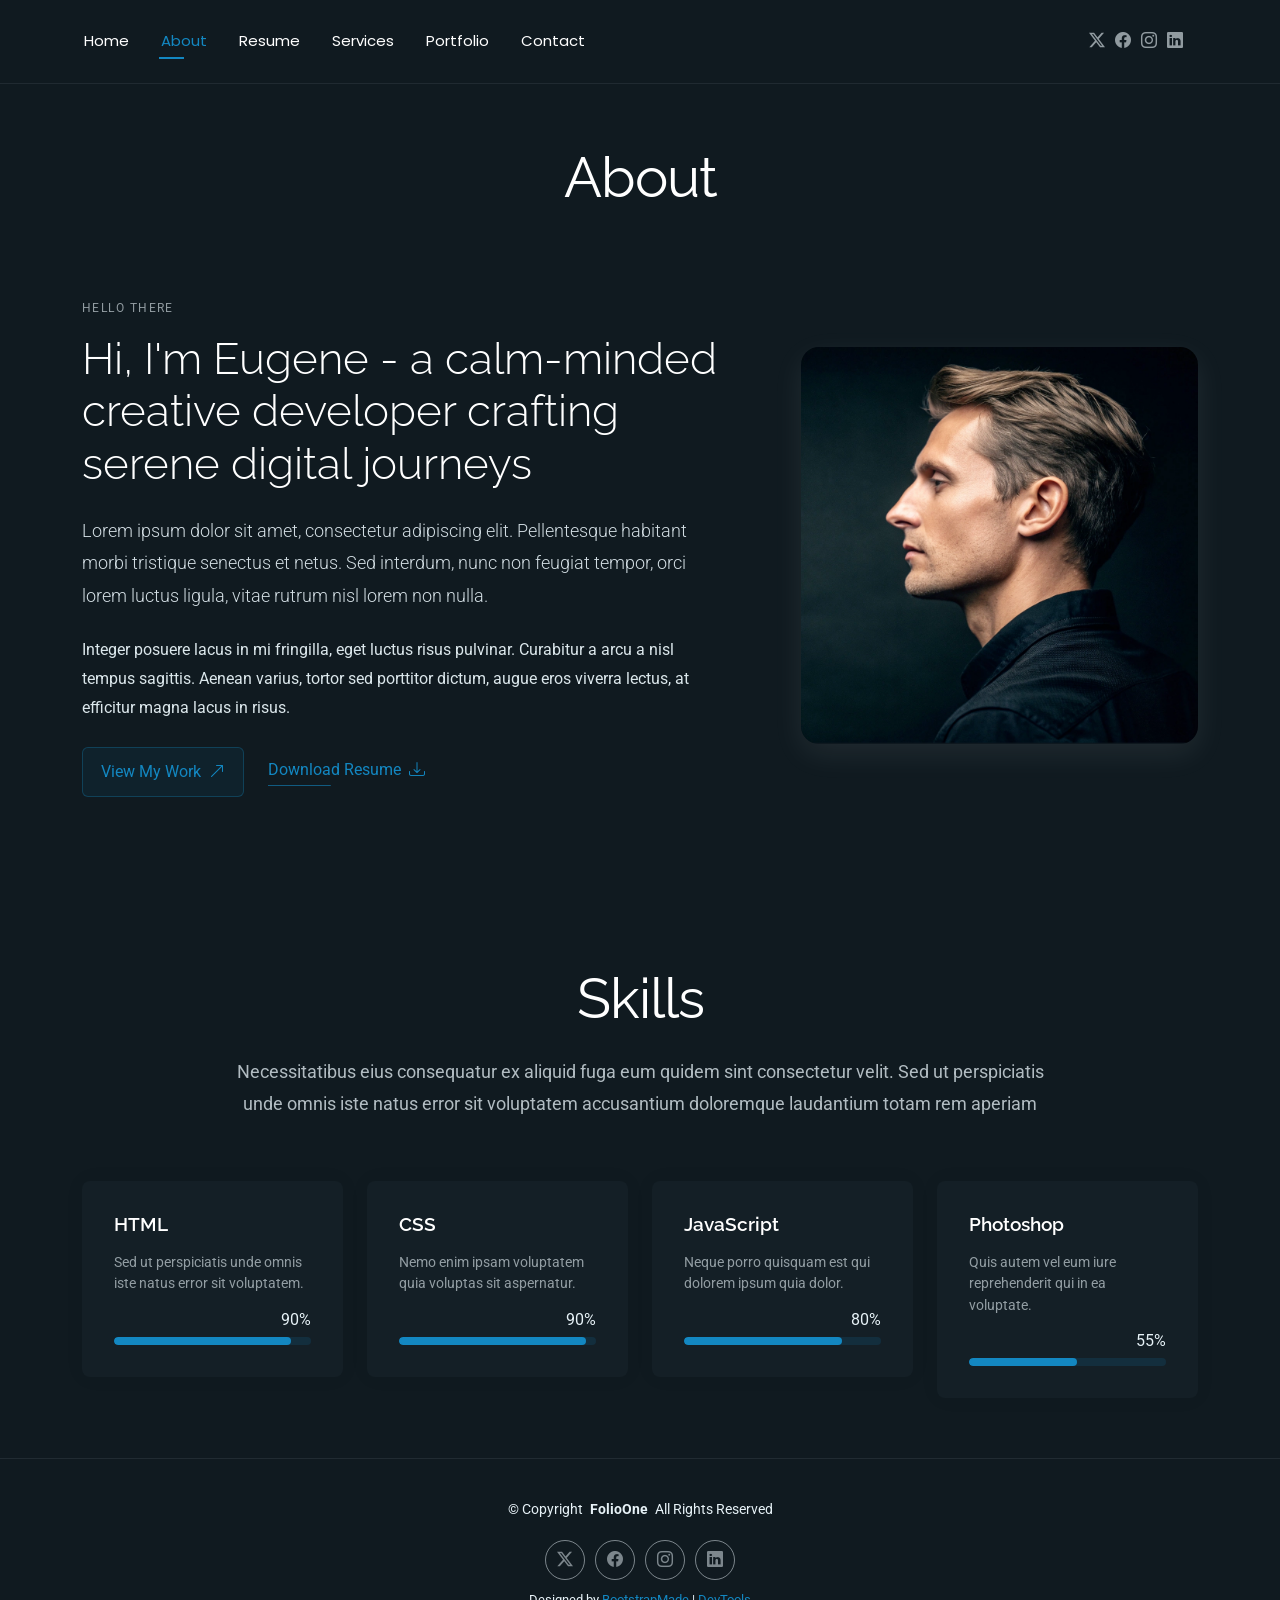
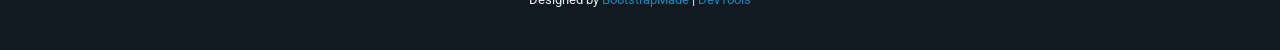
==== about.html @ 77b90463 "-" ====
<!DOCTYPE html>
<html lang="en">

<head>
  <meta charset="utf-8">
  <meta content="width=device-width, initial-scale=1.0" name="viewport">
  <title>About - FolioOne Bootstrap Template</title>
  <meta name="description" content="">
  <meta name="keywords" content="">

  <!-- Favicons -->
  <link href="assets/img/favicon.png" rel="icon">
  <link href="assets/img/apple-touch-icon.png" rel="apple-touch-icon">

  <!-- Fonts -->
  <link href="https://fonts.googleapis.com" rel="preconnect">
  <link href="https://fonts.gstatic.com" rel="preconnect" crossorigin>
  <link href="https://fonts.googleapis.com/css2?family=Roboto:ital,wght@0,100;0,300;0,400;0,500;0,700;0,900;1,100;1,300;1,400;1,500;1,700;1,900&family=Poppins:ital,wght@0,100;0,200;0,300;0,400;0,500;0,600;0,700;0,800;0,900;1,100;1,200;1,300;1,400;1,500;1,600;1,700;1,800;1,900&family=Raleway:ital,wght@0,100;0,200;0,300;0,400;0,500;0,600;0,700;0,800;0,900;1,100;1,200;1,300;1,400;1,500;1,600;1,700;1,800;1,900&display=swap" rel="stylesheet">

  <!-- Vendor CSS Files -->
  <link href="assets/vendor/bootstrap/css/bootstrap.min.css" rel="stylesheet">
  <link href="assets/vendor/bootstrap-icons/bootstrap-icons.css" rel="stylesheet">
  <link href="assets/vendor/aos/aos.css" rel="stylesheet">
  <link href="assets/vendor/swiper/swiper-bundle.min.css" rel="stylesheet">
  <link href="assets/vendor/glightbox/css/glightbox.min.css" rel="stylesheet">

  <!-- Main CSS File -->
  <link href="assets/css/main.css" rel="stylesheet">

  <!-- =======================================================
  * Template Name: FolioOne
  * Template URL: https://bootstrapmade.com/folioone-bootstrap-portfolio-website-template/
  * Updated: Aug 23 2025 with Bootstrap v5.3.7
  * Author: BootstrapMade.com
  * License: https://bootstrapmade.com/license/
  ======================================================== -->
</head>

<body class="about-page">

  <header id="header" class="header d-flex align-items-center light-background sticky-top">
    <div class="container position-relative d-flex align-items-center justify-content-between">

      <!-- <a href="index.html" class="logo d-flex align-items-center me-auto me-xl-0">
      <img src="assets/img/logo.webp" alt="">
      <h1 class="sitename">FolioOne</h1> 
    </a> -->

      <nav id="navmenu" class="navmenu">
        <ul>
          <li><a href="index.html">Home</a></li>
          <li><a href="about.html" class="active">About</a></li>
          <li><a href="resume.html">Resume</a></li>
          <li><a href="services.html">Services</a></li>
          <li><a href="portfolio.html">Portfolio</a></li>
          <li><a href="contact.html">Contact</a></li>
        </ul>
        <i class="mobile-nav-toggle d-xl-none bi bi-list"></i>
      </nav>

      <div class="header-social-links">
        <a href="#" class="twitter"><i class="bi bi-twitter-x"></i></a>
        <a href="#" class="facebook"><i class="bi bi-facebook"></i></a>
        <a href="#" class="instagram"><i class="bi bi-instagram"></i></a>
        <a href="#" class="linkedin"><i class="bi bi-linkedin"></i></a>
      </div>

    </div>
  </header>

  <main class="main">

    <!-- About Section -->
    <section id="about" class="about section">

      <!-- Section Title -->
      <div class="container section-title" data-aos="fade-up">
        <h2>About</h2>
      </div><!-- End Section Title -->

      <div class="container" data-aos="fade-up" data-aos-delay="100">

        <!-- Intro + Photo -->
        <div class="row align-items-center justify-content-between gy-5 mb-5">
          <div class="col-lg-7" data-aos="fade-right" data-aos-delay="150">
            <div class="intro-content">
              <span class="eyebrow">Hello there</span>
              <h2 class="headline">Hi, I'm Eugene - a calm-minded creative developer crafting serene digital journeys</h2>
              <p class="lead">
                Lorem ipsum dolor sit amet, consectetur adipiscing elit. Pellentesque habitant morbi tristique senectus et netus. Sed interdum, nunc non feugiat tempor, orci lorem luctus ligula, vitae rutrum nisl lorem non nulla.
              </p>
              <p>
                Integer posuere lacus in mi fringilla, eget luctus risus pulvinar. Curabitur a arcu a nisl tempus sagittis. Aenean varius, tortor sed porttitor dictum, augue eros viverra lectus, at efficitur magna lacus in risus.
              </p>

              <div class="cta-group">
                <a href="#portfolio" class="btn-ghost">
                  View My Work <i class="bi bi-arrow-up-right"></i>
                </a>
                <a href="#" class="link-underline">
                  Download Resume <i class="bi bi-download"></i>
                </a>
              </div>
            </div>
          </div>

          <div class="col-lg-5" data-aos="zoom-in" data-aos-delay="250">
            <figure class="profile-figure text-center text-lg-end">
              <img src="assets/img/profile/profile-square-11.webp" alt="Portrait of Alex" class="img-fluid profile-photo">
            </figure>
          </div>
        </div>
        <!-- End Intro + Photo -->
      </div>
    </section><!-- /About Section -->

    <!-- Skills Section -->
    <section id="skills" class="skills section">

      <!-- Section Title -->
      <div class="container section-title" data-aos="fade-up">
        <h2>Skills</h2>
        <p>Necessitatibus eius consequatur ex aliquid fuga eum quidem sint consectetur velit. Sed ut perspiciatis unde omnis iste natus error sit voluptatem accusantium doloremque laudantium totam rem aperiam</p>
      </div><!-- End Section Title -->

      <div class="container" data-aos="fade-up" data-aos-delay="100">

        <div class="row g-4 skills-animation">

          <div class="col-md-6 col-lg-3" data-aos="fade-up" data-aos-delay="100">
            <div class="skill-box">
              <h3>HTML</h3>
              <p>Sed ut perspiciatis unde omnis iste natus error sit voluptatem.</p>
              <span class="text-end d-block">90%</span>
              <div class="progress">
                <div class="progress-bar" role="progressbar" aria-valuenow="90" aria-valuemin="0" aria-valuemax="100"></div>
              </div>
            </div>
          </div>

          <div class="col-md-6 col-lg-3" data-aos="fade-up" data-aos-delay="200">
            <div class="skill-box">
              <h3>CSS</h3>
              <p>Nemo enim ipsam voluptatem quia voluptas sit aspernatur.</p>
              <span class="text-end d-block">90%</span>
              <div class="progress">
                <div class="progress-bar" role="progressbar" aria-valuenow="95" aria-valuemin="0" aria-valuemax="100"></div>
              </div>
            </div>
          </div>

          <div class="col-md-6 col-lg-3" data-aos="fade-up" data-aos-delay="300">
            <div class="skill-box">
              <h3>JavaScript</h3>
              <p>Neque porro quisquam est qui dolorem ipsum quia dolor.</p>
              <span class="text-end d-block">80%</span>
              <div class="progress">
                <div class="progress-bar" role="progressbar" aria-valuenow="80" aria-valuemin="0" aria-valuemax="100"></div>
              </div>
            </div>
          </div>

          <div class="col-md-6 col-lg-3" data-aos="fade-up" data-aos-delay="400">
            <div class="skill-box">
              <h3>Photoshop</h3>
              <p>Quis autem vel eum iure reprehenderit qui in ea voluptate.</p>
              <span class="text-end d-block">55%</span>
              <div class="progress">
                <div class="progress-bar" role="progressbar" aria-valuenow="55" aria-valuemin="0" aria-valuemax="100">
                </div>
              </div>
            </div>
          </div>

        </div>

      </div>

    </section><!-- /Skills Section -->
  </main>

  <footer id="footer" class="footer">

    <div class="container">
      <div class="copyright text-center ">
        <p>© <span>Copyright</span> <strong class="px-1 sitename">FolioOne</strong> <span>All Rights Reserved<br></span></p>
      </div>
      <div class="social-links d-flex justify-content-center">
        <a href=""><i class="bi bi-twitter-x"></i></a>
        <a href=""><i class="bi bi-facebook"></i></a>
        <a href=""><i class="bi bi-instagram"></i></a>
        <a href=""><i class="bi bi-linkedin"></i></a>
      </div>
      <div class="credits">
        <!-- All the links in the footer should remain intact. -->
        <!-- You can delete the links only if you've purchased the pro version. -->
        <!-- Licensing information: https://bootstrapmade.com/license/ -->
        <!-- Purchase the pro version with working PHP/AJAX contact form: [buy-url] -->
        Designed by <a href="https://bootstrapmade.com/">BootstrapMade</a> | <a href="https://bootstrapmade.com/tools/">DevTools</a>
      </div>
    </div>

  </footer>

  <!-- Scroll Top -->
  <a href="#" id="scroll-top" class="scroll-top d-flex align-items-center justify-content-center"><i class="bi bi-arrow-up-short"></i></a>

  <!-- Preloader -->
  <div id="preloader"></div>

  <!-- Vendor JS Files -->
  <script src="assets/vendor/bootstrap/js/bootstrap.bundle.min.js"></script>
  <script src="assets/vendor/php-email-form/validate.js"></script>
  <script src="assets/vendor/aos/aos.js"></script>
  <script src="assets/vendor/typed.js/typed.umd.js"></script>
  <script src="assets/vendor/waypoints/noframework.waypoints.js"></script>
  <script src="assets/vendor/purecounter/purecounter_vanilla.js"></script>
  <script src="assets/vendor/swiper/swiper-bundle.min.js"></script>
  <script src="assets/vendor/imagesloaded/imagesloaded.pkgd.min.js"></script>
  <script src="assets/vendor/isotope-layout/isotope.pkgd.min.js"></script>
  <script src="assets/vendor/glightbox/js/glightbox.min.js"></script>

  <!-- Main JS File -->
  <script src="assets/js/main.js"></script>

</body>

</html>
---- assets/css/main.css ----
/**
* Template Name: FolioOne
* Template URL: https://bootstrapmade.com/folioone-bootstrap-portfolio-website-template/
* Updated: Aug 23 2025 with Bootstrap v5.3.7
* Author: BootstrapMade.com
* License: https://bootstrapmade.com/license/
*/

/*--------------------------------------------------------------
# Font & Color Variables
# Help: https://bootstrapmade.com/color-system/
--------------------------------------------------------------*/
/* Fonts */
:root {
  --default-font: "Roboto",  system-ui, -apple-system, "Segoe UI", Roboto, "Helvetica Neue", Arial, "Noto Sans", "Liberation Sans", sans-serif, "Apple Color Emoji", "Segoe UI Emoji", "Segoe UI Symbol", "Noto Color Emoji";
  --heading-font: "Raleway",  sans-serif;
  --nav-font: "Poppins",  sans-serif;
}

/* Global Colors - The following color variables are used throughout the website. Updating them here will change the color scheme of the entire website */
:root { 
  --background-color: #101a20; /* Background color for the entire website, including individual sections */
  --default-color: #e7f2f7; /* Default color used for the majority of the text content across the entire website */
  --heading-color: #ffffff; /* Color for headings, subheadings and title throughout the website */
  --accent-color: #1387c1; /* Accent color that represents your brand on the website. It's used for buttons, links, and other elements that need to stand out */
  --surface-color: #141f26; /* The surface color is used as a background of boxed elements within sections, such as cards, icon boxes, or other elements that require a visual separation from the global background. */
  --contrast-color: #ffffff; /* Contrast color for text, ensuring readability against backgrounds of accent, heading, or default colors. */
}

/* Nav Menu Colors - The following color variables are used specifically for the navigation menu. They are separate from the global colors to allow for more customization options */
:root {
  --nav-color: #ffffff;  /* The default color of the main navmenu links */
  --nav-hover-color: #1387c1; /* Applied to main navmenu links when they are hovered over or active */
  --nav-mobile-background-color: #213642; /* Used as the background color for mobile navigation menu */
  --nav-dropdown-background-color: #051117; /* Used as the background color for dropdown items that appear when hovering over primary navigation items */
  --nav-dropdown-color: #e7f2f7; /* Used for navigation links of the dropdown items in the navigation menu. */
  --nav-dropdown-hover-color: #1387c1; /* Similar to --nav-hover-color, this color is applied to dropdown navigation links when they are hovered over. */
}

/* Color Presets - These classes override global colors when applied to any section or element, providing reuse of the sam color scheme. */

.light-background {
  --background-color: #142027;
  --surface-color: #325264;
}

.dark-background {
  --background-color: #0b1419;
  --default-color: #ffffff;
  --heading-color: #ffffff;
  --surface-color: #252525;
  --contrast-color: #ffffff;
}

/* Smooth scroll */
:root {
  scroll-behavior: smooth;
}

/*--------------------------------------------------------------
# General Styling & Shared Classes
--------------------------------------------------------------*/
body {
  color: var(--default-color);
  background-color: var(--background-color);
  font-family: var(--default-font);
}

a {
  color: var(--accent-color);
  text-decoration: none;
  transition: 0.3s;
}

a:hover {
  color: color-mix(in srgb, var(--accent-color), transparent 25%);
  text-decoration: none;
}

h1,
h2,
h3,
h4,
h5,
h6 {
  color: var(--heading-color);
  font-family: var(--heading-font);
}

/* PHP Email Form Messages
------------------------------*/
.php-email-form .error-message {
  display: none;
  background: #df1529;
  color: #ffffff;
  text-align: left;
  padding: 15px;
  margin-bottom: 24px;
  font-weight: 600;
}

.php-email-form .sent-message {
  display: none;
  color: #ffffff;
  background: #059652;
  text-align: center;
  padding: 15px;
  margin-bottom: 24px;
  font-weight: 600;
}

.php-email-form .loading {
  display: none;
  background: var(--surface-color);
  text-align: center;
  padding: 15px;
  margin-bottom: 24px;
}

.php-email-form .loading:before {
  content: "";
  display: inline-block;
  border-radius: 50%;
  width: 24px;
  height: 24px;
  margin: 0 10px -6px 0;
  border: 3px solid var(--accent-color);
  border-top-color: var(--surface-color);
  animation: php-email-form-loading 1s linear infinite;
}

@keyframes php-email-form-loading {
  0% {
    transform: rotate(0deg);
  }

  100% {
    transform: rotate(360deg);
  }
}

/*--------------------------------------------------------------
# Global Header
--------------------------------------------------------------*/
.header {
  --background-color: rgba(255, 255, 255, 0);
  color: var(--default-color);
  background-color: var(--background-color);
  padding: 15px 0;
  transition: all 0.5s;
  z-index: 997;
  border-bottom: 1px solid color-mix(in srgb, var(--default-color), transparent 92%);
}

.header .logo {
  line-height: 1;
}

.header .logo img {
  max-height: 36px;
  margin-right: 8px;
}

.header .logo h1 {
  font-size: 32px;
  margin: 0;
  font-weight: 400;
  color: var(--heading-color);
}

.header .header-social-links {
  padding-right: 15px;
}

.header .header-social-links a {
  color: color-mix(in srgb, var(--default-color), transparent 40%);
  padding-left: 6px;
  display: inline-block;
  transition: 0.3s;
  font-size: 16px;
}

.header .header-social-links a:hover {
  color: var(--default-color);
}

.header .header-social-links a i {
  line-height: 0px;
}

@media (max-width: 1200px) {
  .header .logo {
    order: 1;
  }

  .header .header-social-links {
    order: 2;
  }

  .header .navmenu {
    order: 3;
  }
}

/* Global Header on Scroll
------------------------------*/
.scrolled .header {
  --background-color: rgba(16, 26, 32, 0.9);
}

/*--------------------------------------------------------------
# Navigation Menu
--------------------------------------------------------------*/
/* Desktop Navigation */
@media (min-width: 1200px) {
  .navmenu {
    padding: 0;
  }

  .navmenu ul {
    margin: 0;
    padding: 0;
    display: flex;
    list-style: none;
    align-items: center;
  }

  .navmenu li {
    position: relative;
  }

  .navmenu>ul>li {
    white-space: nowrap;
    padding: 15px 28px 15px 0;
  }

  .navmenu>ul>li:last-child {
    padding-right: 0;
  }

  .navmenu a,
  .navmenu a:focus {
    color: var(--nav-color);
    font-size: 15px;
    padding: 0 2px;
    font-family: var(--nav-font);
    font-weight: 400;
    display: flex;
    align-items: center;
    justify-content: space-between;
    white-space: nowrap;
    transition: 0.3s;
    position: relative;
  }

  .navmenu a i,
  .navmenu a:focus i {
    font-size: 12px;
    line-height: 0;
    margin-left: 5px;
    transition: 0.3s;
  }

  .navmenu>ul>li>a:before {
    content: "";
    position: absolute;
    height: 2px;
    bottom: -6px;
    left: 0;
    background-color: var(--nav-hover-color);
    visibility: hidden;
    width: 0px;
    transition: all 0.3s ease-in-out 0s;
  }

  .navmenu a:hover:before,
  .navmenu li:hover>a:before,
  .navmenu .active:before {
    visibility: visible;
    width: 25px;
  }

  .navmenu li:hover>a,
  .navmenu .active,
  .navmenu .active:focus {
    color: var(--nav-hover-color);
  }

  .navmenu .dropdown ul {
    margin: 0;
    padding: 10px 0;
    background: var(--nav-dropdown-background-color);
    display: block;
    position: absolute;
    visibility: hidden;
    left: -5px;
    top: 130%;
    opacity: 0;
    transition: 0.3s;
    border-radius: 4px;
    z-index: 99;
    box-shadow: 0px 0px 30px rgba(0, 0, 0, 0.1);
  }

  .navmenu .dropdown ul li {
    min-width: 200px;
  }

  .navmenu .dropdown ul a {
    padding: 10px 20px;
    font-size: 15px;
    text-transform: none;
    color: var(--nav-dropdown-color);
  }

  .navmenu .dropdown ul a i {
    font-size: 12px;
  }

  .navmenu .dropdown ul a:hover,
  .navmenu .dropdown ul .active:hover,
  .navmenu .dropdown ul li:hover>a {
    color: var(--nav-dropdown-hover-color);
  }

  .navmenu .dropdown:hover>ul {
    opacity: 1;
    top: 100%;
    visibility: visible;
  }

  .navmenu .dropdown .dropdown ul {
    top: 0;
    left: -90%;
    visibility: hidden;
  }

  .navmenu .dropdown .dropdown:hover>ul {
    opacity: 1;
    top: 0;
    left: -100%;
    visibility: visible;
  }
}

/* Mobile Navigation */
@media (max-width: 1199px) {
  .mobile-nav-toggle {
    color: var(--nav-color);
    font-size: 28px;
    line-height: 0;
    margin-right: 10px;
    cursor: pointer;
    transition: color 0.3s;
  }

  .navmenu {
    padding: 0;
    z-index: 9997;
  }

  .navmenu ul {
    display: none;
    list-style: none;
    position: absolute;
    inset: 60px 20px 20px 20px;
    padding: 10px 0;
    margin: 0;
    border-radius: 6px;
    background-color: var(--nav-mobile-background-color);
    border: 1px solid color-mix(in srgb, var(--default-color), transparent 90%);
    box-shadow: none;
    overflow-y: auto;
    transition: 0.3s;
    z-index: 9998;
  }

  .navmenu a,
  .navmenu a:focus {
    color: var(--nav-dropdown-color);
    padding: 10px 20px;
    font-family: var(--nav-font);
    font-size: 17px;
    font-weight: 500;
    display: flex;
    align-items: center;
    justify-content: space-between;
    white-space: nowrap;
    transition: 0.3s;
  }

  .navmenu a i,
  .navmenu a:focus i {
    font-size: 12px;
    line-height: 0;
    margin-left: 5px;
    width: 30px;
    height: 30px;
    display: flex;
    align-items: center;
    justify-content: center;
    border-radius: 50%;
    transition: 0.3s;
    background-color: color-mix(in srgb, var(--accent-color), transparent 90%);
  }

  .navmenu a i:hover,
  .navmenu a:focus i:hover {
    background-color: var(--accent-color);
    color: var(--contrast-color);
  }

  .navmenu a:hover,
  .navmenu .active,
  .navmenu .active:focus {
    color: var(--nav-dropdown-hover-color);
  }

  .navmenu .active i,
  .navmenu .active:focus i {
    background-color: var(--accent-color);
    color: var(--contrast-color);
    transform: rotate(180deg);
  }

  .navmenu .dropdown ul {
    position: static;
    display: none;
    z-index: 99;
    padding: 10px 0;
    margin: 10px 20px;
    background-color: var(--nav-dropdown-background-color);
    transition: all 0.5s ease-in-out;
  }

  .navmenu .dropdown ul ul {
    background-color: rgba(33, 37, 41, 0.1);
  }

  .navmenu .dropdown>.dropdown-active {
    display: block;
    background-color: rgba(33, 37, 41, 0.03);
  }

  .mobile-nav-active {
    overflow: hidden;
  }

  .mobile-nav-active .mobile-nav-toggle {
    color: #fff;
    position: absolute;
    font-size: 32px;
    top: 15px;
    right: 15px;
    margin-right: 0;
    z-index: 9999;
  }

  .mobile-nav-active .navmenu {
    position: fixed;
    overflow: hidden;
    inset: 0;
    background: rgba(33, 37, 41, 0.8);
    transition: 0.3s;
  }

  .mobile-nav-active .navmenu>ul {
    display: block;
  }
}

/*--------------------------------------------------------------
# Global Footer
--------------------------------------------------------------*/
.footer {
  color: var(--default-color);
  background-color: var(--background-color);
  font-size: 14px;
  padding: 40px 0;
  position: relative;
  border-top: 1px solid color-mix(in srgb, var(--default-color), transparent 92%);
}

.footer .copyright p {
  margin-bottom: 0;
}

.footer .social-links {
  margin-top: 20px;
}

.footer .social-links a {
  display: flex;
  align-items: center;
  justify-content: center;
  width: 40px;
  height: 40px;
  border-radius: 50%;
  border: 1px solid color-mix(in srgb, var(--default-color), transparent 50%);
  font-size: 16px;
  color: color-mix(in srgb, var(--default-color), transparent 50%);
  margin: 0 5px;
  transition: 0.3s;
}

.footer .social-links a:hover {
  color: var(--accent-color);
  border-color: var(--accent-color);
}

.footer .credits {
  margin-top: 10px;
  font-size: 13px;
  text-align: center;
}

/*--------------------------------------------------------------
# Preloader
--------------------------------------------------------------*/
#preloader {
  position: fixed;
  inset: 0;
  z-index: 9999;
  overflow: hidden;
  background-color: var(--background-color);
  transition: all 0.6s ease-out;
  width: 100%;
  height: 100vh;
}

#preloader:before,
#preloader:after {
  content: "";
  position: absolute;
  border: 4px solid var(--accent-color);
  border-radius: 50%;
  animation: animate-preloader 2s cubic-bezier(0, 0.2, 0.8, 1) infinite;
}

#preloader:after {
  animation-delay: -0.5s;
}

@keyframes animate-preloader {
  0% {
    width: 10px;
    height: 10px;
    top: calc(50% - 5px);
    left: calc(50% - 5px);
    opacity: 1;
  }

  100% {
    width: 72px;
    height: 72px;
    top: calc(50% - 36px);
    left: calc(50% - 36px);
    opacity: 0;
  }
}

/*--------------------------------------------------------------
# Scroll Top Button
--------------------------------------------------------------*/
.scroll-top {
  position: fixed;
  visibility: hidden;
  opacity: 0;
  right: 15px;
  bottom: -15px;
  z-index: 99999;
  background-color: var(--accent-color);
  width: 44px;
  height: 44px;
  border-radius: 50px;
  transition: all 0.4s;
}

.scroll-top i {
  font-size: 24px;
  color: var(--contrast-color);
  line-height: 0;
}

.scroll-top:hover {
  background-color: color-mix(in srgb, var(--accent-color), transparent 20%);
  color: var(--contrast-color);
}

.scroll-top.active {
  visibility: visible;
  opacity: 1;
  bottom: 15px;
}

/*--------------------------------------------------------------
# Disable aos animation delay on mobile devices
--------------------------------------------------------------*/
@media screen and (max-width: 768px) {
  [data-aos-delay] {
    transition-delay: 0 !important;
  }
}

/*--------------------------------------------------------------
# Global Page Titles & Breadcrumbs
--------------------------------------------------------------*/
.page-title {
  color: var(--default-color);
  background-color: var(--background-color);
  position: relative;
}

.page-title .heading {
  padding: 80px 0;
  border-top: 1px solid color-mix(in srgb, var(--default-color), transparent 90%);
}

.page-title .heading h1 {
  font-size: 38px;
  font-weight: 700;
}

.page-title nav {
  background-color: color-mix(in srgb, var(--default-color), transparent 96%);
  padding: 20px 0;
}

.page-title nav ol {
  display: flex;
  flex-wrap: wrap;
  list-style: none;
  padding: 0;
  margin: 0;
  font-size: 16px;
  font-weight: 400;
}

.page-title nav ol li+li {
  padding-left: 10px;
}

.page-title nav ol li+li::before {
  content: "/";
  display: inline-block;
  padding-right: 10px;
  color: color-mix(in srgb, var(--default-color), transparent 70%);
}

/*--------------------------------------------------------------
# Global Sections
--------------------------------------------------------------*/
section,
.section {
  color: var(--default-color);
  background-color: var(--background-color);
  padding: 60px 0;
  scroll-margin-top: 100px;
  overflow: clip;
}

@media (max-width: 1199px) {

  section,
  .section {
    scroll-margin-top: 66px;
  }
}

/*--------------------------------------------------------------
# Global Section Titles
--------------------------------------------------------------*/
.section-title {
  text-align: center;
  padding-bottom: 60px;
  position: relative;
}

.section-title h2 {
  font-size: 3.5rem;
  font-weight: 400;
  line-height: 1.2;
  color: var(--heading-color);
  margin-bottom: 1.5rem;
  letter-spacing: -1px;
}

@media (max-width: 768px) {
  .section-title h2 {
    font-size: 2.5rem;
  }
}

.section-title p {
  font-size: 1.125rem;
  line-height: 1.8;
  color: color-mix(in srgb, var(--default-color), transparent 25%);
  max-width: 900px;
  margin: 0 auto;
  text-wrap: balance;
}

/*--------------------------------------------------------------
# Hero Section
--------------------------------------------------------------*/
.hero {
  padding: 80px 0;
  min-height: 100vh;
  display: flex;
  align-items: center;
}

.hero .hero-content h1 {
  font-size: 3.5rem;
  font-weight: 700;
  margin-bottom: 1rem;
  line-height: 1.2;
}

.hero .hero-content h1 .highlight {
  color: var(--accent-color);
  position: relative;
}

.hero .hero-content h1 .highlight::after {
  content: "";
  position: absolute;
  bottom: 0;
  left: 0;
  width: 100%;
  height: 3px;
  background: linear-gradient(90deg, var(--accent-color), color-mix(in srgb, var(--accent-color), transparent 50%));
  border-radius: 2px;
}

@media (max-width: 768px) {
  .hero .hero-content h1 {
    font-size: 2.5rem;
  }
}

.hero .hero-content h2 {
  font-size: 1.5rem;
  font-weight: 400;
  margin-bottom: 2rem;
  color: color-mix(in srgb, var(--default-color), transparent 20%);
}

.hero .hero-content h2 .typed {
  color: var(--accent-color);
  font-weight: 600;
}

@media (max-width: 768px) {
  .hero .hero-content h2 {
    font-size: 1.25rem;
  }
}

.hero .hero-content p {
  font-size: 1.1rem;
  line-height: 1.6;
  margin-bottom: 2.5rem;
  color: color-mix(in srgb, var(--default-color), transparent 30%);
}

.hero .hero-actions {
  display: flex;
  gap: 1rem;
  margin-bottom: 3rem;
}

.hero .hero-actions .btn {
  padding: 12px 30px;
  border-radius: 50px;
  font-weight: 600;
  text-decoration: none;
  transition: all 0.3s ease;
  border: 2px solid;
}

.hero .hero-actions .btn.btn-primary {
  background: var(--accent-color);
  color: var(--contrast-color);
  border-color: var(--accent-color);
}

.hero .hero-actions .btn.btn-primary:hover {
  background: color-mix(in srgb, var(--accent-color), black 15%);
  border-color: color-mix(in srgb, var(--accent-color), black 15%);
  transform: translateY(-2px);
}

.hero .hero-actions .btn.btn-outline {
  background: transparent;
  color: var(--accent-color);
  border-color: var(--accent-color);
}

.hero .hero-actions .btn.btn-outline:hover {
  transform: translateY(-2px);
}

@media (max-width: 576px) {
  .hero .hero-actions {
    flex-direction: column;
  }

  .hero .hero-actions .btn {
    text-align: center;
  }
}

.hero .social-links {
  display: flex;
  gap: 1rem;
}

.hero .social-links a {
  width: 45px;
  height: 45px;
  background: var(--surface-color);
  border-radius: 50%;
  display: flex;
  align-items: center;
  justify-content: center;
  color: var(--default-color);
  font-size: 1.2rem;
  transition: all 0.3s ease;
}

.hero .social-links a:hover {
  background: var(--accent-color);
  color: var(--contrast-color);
  transform: translateY(-3px);
  box-shadow: 0 8px 25px color-mix(in srgb, var(--accent-color), transparent 70%);
}

.hero .hero-image {
  position: relative;
}

.hero .hero-image .image-wrapper {
  position: relative;
  max-width: 450px;
  margin: 0 auto;
}

.hero .hero-image .image-wrapper img {
  border-radius: 20px;
  box-shadow: 0 5px 15px color-mix(in srgb, var(--default-color), transparent 95%);
  transition: transform 0.3s ease;
}

.hero .hero-image .image-wrapper img:hover {
  transform: scale(1.02);
}

.hero .hero-image .floating-elements {
  position: absolute;
  top: 0;
  left: 0;
  right: 0;
  bottom: 0;
  pointer-events: none;
}

.hero .hero-image .floating-elements .floating-card {
  position: absolute;
  background: var(--surface-color);
  padding: 15px 20px;
  border-radius: 15px;
  box-shadow: 0 10px 30px color-mix(in srgb, var(--default-color), transparent 90%);
  display: flex;
  align-items: center;
  gap: 10px;
  font-weight: 600;
  animation: float 3s ease-in-out infinite;
}

.hero .hero-image .floating-elements .floating-card i {
  font-size: 1.5rem;
  color: var(--accent-color);
}

.hero .hero-image .floating-elements .floating-card.design {
  top: 10%;
  right: -10%;
  animation-delay: 0s;
}

.hero .hero-image .floating-elements .floating-card.code {
  bottom: 30%;
  left: -15%;
  animation-delay: 1s;
}

.hero .hero-image .floating-elements .floating-card.creativity {
  top: 60%;
  right: -5%;
  animation-delay: 2s;
}

@media (max-width: 992px) {
  .hero .hero-image .floating-elements .floating-card {
    display: none;
  }
}

@keyframes float {

  0%,
  100% {
    transform: translateY(0px);
  }

  50% {
    transform: translateY(-10px);
  }
}

@media (max-width: 992px) {
  .hero .hero-content {
    text-align: center;
    margin-bottom: 3rem;
  }
}

/*--------------------------------------------------------------
# About Section
--------------------------------------------------------------*/
.about .intro-content .eyebrow {
  display: inline-block;
  letter-spacing: 0.12em;
  text-transform: uppercase;
  font-size: 12px;
  color: color-mix(in srgb, var(--default-color), transparent 40%);
  margin-bottom: 16px;
}

.about .intro-content .headline {
  font-family: var(--heading-font);
  font-weight: 300;
  line-height: 1.2;
  font-size: clamp(28px, 4vw, 44px);
  margin: 0 0 24px 0;
}

.about .intro-content .lead {
  font-size: 18px;
  line-height: 1.8;
  color: color-mix(in srgb, var(--default-color), transparent 10%);
  margin-bottom: 24px;
}

.about .intro-content p {
  line-height: 1.8;
  margin-bottom: 24px;
  color: color-mix(in srgb, var(--default-color), transparent 5%);
}

.about .intro-content .cta-group {
  display: flex;
  gap: 24px;
  align-items: center;
  margin-top: 24px;
}

.about .intro-content .cta-group .btn-ghost {
  display: inline-flex;
  align-items: center;
  gap: 8px;
  padding: 12px 18px;
  border-radius: 6px;
  color: var(--accent-color);
  background: color-mix(in srgb, var(--accent-color), transparent 92%);
  border: 1px solid color-mix(in srgb, var(--accent-color), transparent 70%);
  transition: 0.3s ease-in-out;
}

.about .intro-content .cta-group .btn-ghost:hover,
.about .intro-content .cta-group .btn-ghost:focus {
  color: var(--contrast-color);
  background: var(--accent-color);
  border-color: var(--accent-color);
  outline: none;
  box-shadow: 0 0 0 3px color-mix(in srgb, var(--accent-color), transparent 70%);
}

.about .intro-content .cta-group .link-underline {
  display: inline-flex;
  align-items: center;
  gap: 8px;
  position: relative;
  color: var(--accent-color);
  padding-bottom: 4px;
  transition: 0.3s ease-in-out;
}

.about .intro-content .cta-group .link-underline::after {
  content: "";
  position: absolute;
  left: 0;
  right: 0;
  bottom: 0;
  height: 1px;
  background: color-mix(in srgb, var(--accent-color), transparent 40%);
  transform: scaleX(0.4);
  transform-origin: left;
  transition: 0.3s ease-in-out;
}

.about .intro-content .cta-group .link-underline:hover,
.about .intro-content .cta-group .link-underline:focus {
  color: color-mix(in srgb, var(--accent-color), transparent 10%);
  outline: none;
}

.about .intro-content .cta-group .link-underline:hover::after,
.about .intro-content .cta-group .link-underline:focus::after {
  transform: scaleX(1);
}

.about .profile-figure {
  margin: 0;
}

.about .profile-figure .profile-photo {
  width: 88%;
  max-width: 440px;
  border-radius: 18px;
  box-shadow: 0 10px 30px color-mix(in srgb, var(--default-color), transparent 92%);
  transform: translateY(0);
  transition: transform 0.3s ease-in-out;
}

.about .profile-figure .profile-caption {
  margin-top: 24px;
  display: flex;
  align-items: center;
  justify-content: center;
}

.about .profile-figure .profile-caption .meta {
  font-size: 14px;
  color: color-mix(in srgb, var(--default-color), transparent 20%);
}

.about .profile-figure .profile-caption .meta .funfact {
  font-size: 13px;
  margin-top: 4px;
  color: color-mix(in srgb, var(--default-color), transparent 35%);
}

.about .profile-figure:hover .profile-photo {
  transform: translateY(-4px);
}

.about .skill-item {
  padding: 24px;
  border-radius: 6px;
  transition: 0.3s ease-in-out;
  background: color-mix(in srgb, var(--surface-color), var(--accent-color) 2%);
  border: 1px solid color-mix(in srgb, var(--default-color), transparent 88%);
  height: 100%;
}

.about .skill-item i {
  font-size: 24px;
  color: var(--accent-color);
  margin-bottom: 16px;
  display: inline-block;
}

.about .skill-item h3 {
  font-size: 16px;
  margin-bottom: 6px;
  font-weight: 500;
}

.about .skill-item p {
  margin: 0;
  font-size: 14px;
  color: color-mix(in srgb, var(--default-color), transparent 25%);
}

.about .skill-item:hover {
  transform: translateY(-3px);
  border-color: color-mix(in srgb, var(--accent-color), transparent 60%);
  box-shadow: 0 10px 30px color-mix(in srgb, var(--default-color), transparent 92%);
}

.about .timeline-item {
  position: relative;
  padding-left: 26px;
}

.about .timeline-item time {
  display: inline-block;
  font-size: 12px;
  letter-spacing: 0.08em;
  text-transform: uppercase;
  color: color-mix(in srgb, var(--default-color), transparent 45%);
  margin-bottom: 6px;
}

.about .timeline-item h4 {
  font-size: 18px;
  font-weight: 400;
  margin: 0 0 6px;
}

.about .timeline-item p {
  font-size: 14px;
  color: color-mix(in srgb, var(--default-color), transparent 25%);
  margin: 0;
}

.about .timeline-item .dot {
  position: absolute;
  left: 0;
  top: 4px;
  width: 10px;
  height: 10px;
  border-radius: 50%;
  background: var(--accent-color);
  box-shadow: 0 0 0 6px color-mix(in srgb, var(--accent-color), transparent 80%);
}

.about .personal-quote {
  padding: 24px 0;
}

.about .personal-quote p {
  font-family: var(--heading-font);
  font-weight: 300;
  font-size: clamp(20px, 3vw, 28px);
  line-height: 1.5;
  color: color-mix(in srgb, var(--default-color), transparent 5%);
  margin: 0 auto;
  max-width: 800px;
}

.about .fact-pill {
  display: flex;
  align-items: center;
  justify-content: center;
  gap: 10px;
  padding: 10px 14px;
  border-radius: 999px;
  border: 1px solid color-mix(in srgb, var(--default-color), transparent 85%);
  background: var(--surface-color);
  color: color-mix(in srgb, var(--default-color), transparent 10%);
  transition: 0.3s ease-in-out;
}

.about .fact-pill i {
  color: var(--accent-color);
}

.about .fact-pill span {
  font-size: 14px;
}

.about .fact-pill:hover {
  transform: translateY(-2px);
  border-color: color-mix(in srgb, var(--accent-color), transparent 60%);
  box-shadow: 0 10px 30px color-mix(in srgb, var(--default-color), transparent 92%);
}

.about .fact-pill:focus-within {
  box-shadow: 0 0 0 3px color-mix(in srgb, var(--accent-color), transparent 70%);
}

@media (max-width: 992px) {
  .about .profile-figure {
    text-align: center !important;
  }

  .about .profile-figure .profile-photo {
    width: 72%;
  }

  .about .intro-content .cta-group {
    flex-wrap: wrap;
  }
}

@media (max-width: 576px) {
  .about .profile-figure .profile-photo {
    width: 100%;
  }
}

/*--------------------------------------------------------------
# Skills Section
--------------------------------------------------------------*/
.skills .skill-box {
  background-color: var(--surface-color);
  padding: 2rem;
  border-radius: 8px;
  box-shadow: 0 0 20px rgba(0, 0, 0, 0.05);
}

.skills .skill-box h3 {
  font-size: 1.2rem;
  margin-bottom: 1rem;
  font-weight: 600;
}

.skills .skill-box p {
  font-size: 0.9rem;
  margin-bottom: 0.8rem;
  opacity: 0.6;
}

.skills .skill-box .progress {
  background-color: color-mix(in srgb, var(--accent-color), transparent 85%);
  border-radius: 50px;
  height: 8px;
  margin-top: 5px;
  overflow: hidden;
}

.skills .skill-box .progress .progress-bar {
  background-color: var(--accent-color);
  height: 100%;
  position: relative;
  border-radius: 50px;
  transition: 0.9s;
  width: 1px;
}

/*--------------------------------------------------------------
# Stats Section
--------------------------------------------------------------*/
.stats .avatars {
  position: relative;
}

.stats .avatars img {
  width: 60px;
  height: 60px;
  border: 3px solid var(--accent-color);
  margin-right: -15px;
  transition: transform 0.3s ease;
}

.stats .avatars img:hover {
  transform: translateY(-5px);
  z-index: 2;
}

.stats .counters h2 {
  color: var(--heading-color);
  font-size: 48px;
  font-weight: 700;
  margin-bottom: 10px;
}

.stats .counters h2 span {
  display: inline-block;
}

.stats .counters p {
  color: var(--default-color);
  font-size: 18px;
  margin: 0;
  opacity: 0.9;
}

@media (max-width: 991px) {
  .stats .row {
    text-align: center;
  }

  .stats .avatars {
    justify-content: center;
    margin-bottom: 40px;
  }

  .stats .counters h2 {
    font-size: 36px;
  }

  .stats .counters p {
    font-size: 16px;
  }

  .stats .counters .col-md-4 {
    margin-bottom: 30px;
  }

  .stats .counters .col-md-4:last-child {
    margin-bottom: 0;
  }
}

@media (max-width: 576px) {
  .stats {
    padding: 60px 0;
  }

  .stats .avatars {
    flex-wrap: wrap;
    justify-content: center;
  }

  .stats .avatars img {
    margin: 0 -8px;
  }
}

/*--------------------------------------------------------------
# Testimonials Section
--------------------------------------------------------------*/
.testimonials .testimonials-carousel,
.testimonials .testimonials-slider {
  overflow: hidden;
}

.testimonials .testimonial-item .testimonial-content {
  border-left: 3px solid var(--accent-color);
  padding-left: 30px;
}

.testimonials .testimonial-item .testimonial-img {
  border-radius: 50%;
  border: 4px solid var(--background-color);
  margin: 0 auto;
}

.testimonials .testimonial-item h3 {
  font-size: 20px;
  font-weight: bold;
  margin: 10px 0 5px 0;
}

.testimonials .testimonial-item h4 {
  font-size: 14px;
  color: color-mix(in srgb, var(--default-color), transparent 40%);
  margin: 0 0 10px 0;
}

.testimonials .testimonial-item .stars i {
  color: #ffc107;
  margin: 0 1px;
}

.testimonials .testimonial-item .quote-icon-left,
.testimonials .testimonial-item .quote-icon-right {
  color: color-mix(in srgb, var(--accent-color), transparent 50%);
  font-size: 26px;
  line-height: 0;
}

.testimonials .testimonial-item .quote-icon-left {
  display: inline-block;
  left: -5px;
  position: relative;
}

.testimonials .testimonial-item .quote-icon-right {
  display: inline-block;
  right: -5px;
  position: relative;
  top: 10px;
  transform: scale(-1, -1);
}

.testimonials .testimonial-item p {
  font-style: italic;
}

.testimonials .swiper-wrapper {
  height: auto;
}

.testimonials .swiper-pagination {
  margin-top: 30px;
  position: relative;
}

.testimonials .swiper-pagination .swiper-pagination-bullet {
  width: 12px;
  height: 12px;
  background-color: color-mix(in srgb, var(--default-color), transparent 85%);
  opacity: 1;
}

.testimonials .swiper-pagination .swiper-pagination-bullet-active {
  background-color: var(--accent-color);
}

/*--------------------------------------------------------------
# Resume Section
--------------------------------------------------------------*/
.resume .resume-item {
  margin-bottom: 3rem;
}

.resume .resume-item .resume-title {
  font-size: 1.75rem;
  font-weight: 700;
  margin-bottom: 1.5rem;
  padding-bottom: 1.5rem;
  position: relative;
  color: var(--heading-color);
}

.resume .resume-item .resume-title::after {
  content: "";
  position: absolute;
  display: block;
  width: 50px;
  height: 3px;
  background: var(--accent-color);
  bottom: 0;
  left: 0;
}

.resume .resume-item .resume-content {
  padding-left: 1.25rem;
  border-left: 2px solid color-mix(in srgb, var(--accent-color), transparent 85%);
}

.resume .resume-item article {
  position: relative;
  margin-bottom: 2.5rem;
}

.resume .resume-item article::before {
  content: "";
  position: absolute;
  width: 16px;
  height: 16px;
  border-radius: 50%;
  left: -1.8rem;
  top: 0.25rem;
  background: var(--background-color);
  border: 2px solid var(--accent-color);
}

.resume .resume-item article h4 {
  font-size: 1.25rem;
  font-weight: 600;
  margin-bottom: 0.5rem;
  color: var(--heading-color);
}

.resume .resume-item article h5 {
  font-size: 1rem;
  background: color-mix(in srgb, var(--accent-color), transparent 92%);
  padding: 0.375rem 0.75rem;
  display: inline-block;
  font-weight: 600;
  margin: 0.5rem 0;
  color: var(--accent-color);
  border-radius: 4px;
}

.resume .resume-item article .institution,
.resume .resume-item article .company {
  font-size: 1rem;
  margin-bottom: 1rem;
  color: color-mix(in srgb, var(--default-color), transparent 25%);
}

.resume .resume-item article p {
  margin-bottom: 1rem;
}

.resume .resume-item article ul {
  padding-left: 1.25rem;
  margin-bottom: 0;
}

.resume .resume-item article ul li {
  padding-bottom: 0.75rem;
  position: relative;
}

.resume .resume-item article ul li:last-child {
  padding-bottom: 0;
}

.resume .skill-item {
  margin-bottom: 2rem;
}

.resume .skill-item h4 {
  font-size: 1rem;
  font-weight: 600;
  margin-bottom: 0.75rem;
  color: var(--heading-color);
}

.resume .skill-item .progress {
  height: 0.75rem;
  background-color: color-mix(in srgb, var(--accent-color), transparent 92%);
  border-radius: 1rem;
  overflow: visible;
}

.resume .skill-item .progress .progress-bar {
  background-color: var(--accent-color);
  position: relative;
  border-radius: 1rem;
  width: 0;
  transition: width 1s ease;
}

.resume .skill-item .progress .progress-bar::after {
  content: attr(aria-valuenow) "%";
  position: absolute;
  right: 0;
  top: -1.75rem;
  font-size: 0.875rem;
  font-weight: 600;
  color: var(--accent-color);
}

@media (max-width: 991.98px) {
  .resume .resume-item {
    margin-bottom: 2rem;
  }
}

@media (max-width: 767.98px) {
  .resume .resume-content {
    padding-left: 1rem !important;
  }

  .resume article::before {
    left: -2rem !important;
  }
}

/*--------------------------------------------------------------
# Services Section
--------------------------------------------------------------*/
.services .service-item {
  display: flex;
  background-color: var(--surface-color);
  border-radius: 12px;
  padding: 2rem;
  height: 100%;
  position: relative;
  overflow: hidden;
  box-shadow: 0 5px 20px rgba(0, 0, 0, 0.03);
  transition: all 0.4s ease;
}

.services .service-item::before {
  content: "";
  position: absolute;
  left: 0;
  top: 0;
  height: 100%;
  width: 4px;
  background-color: var(--accent-color);
  transform: scaleY(0);
  transform-origin: bottom;
  transition: transform 0.4s cubic-bezier(0.65, 0, 0.35, 1);
}

.services .service-item:hover {
  box-shadow: 0 10px 30px rgba(0, 0, 0, 0.08);
  transform: translateY(-5px);
}

.services .service-item:hover::before {
  transform: scaleY(1);
}

.services .service-item:hover .service-icon {
  background-color: var(--accent-color);
  color: var(--contrast-color);
  transform: rotateY(180deg);
}

.services .service-item:hover .service-icon i {
  transform: rotateY(180deg);
}

.services .service-item:hover .service-link i {
  transform: translateX(5px);
}

.services .service-icon {
  flex-shrink: 0;
  width: 70px;
  height: 70px;
  border-radius: 12px;
  background-color: color-mix(in srgb, var(--accent-color), transparent 90%);
  color: var(--accent-color);
  display: flex;
  align-items: center;
  justify-content: center;
  margin-right: 1.5rem;
  transition: all 0.5s ease;
}

.services .service-icon i {
  font-size: 2rem;
  transition: transform 0.5s ease;
}

.services .service-content {
  flex-grow: 1;
}

.services .service-content h3 {
  font-size: 1.4rem;
  margin-bottom: 1rem;
  font-weight: 700;
  color: var(--heading-color);
}

.services .service-content p {
  margin-bottom: 1.25rem;
  color: color-mix(in srgb, var(--default-color), transparent 20%);
}

.services .service-link {
  display: inline-flex;
  align-items: center;
  color: var(--accent-color);
  font-weight: 600;
  text-decoration: none;
  transition: color 0.3s ease;
}

.services .service-link span {
  margin-right: 0.5rem;
}

.services .service-link i {
  transition: transform 0.3s ease;
}

.services .service-link:hover {
  color: color-mix(in srgb, var(--accent-color), transparent 25%);
}

@media (max-width: 767.98px) {
  .services .service-item {
    padding: 1.5rem;
    margin-bottom: 1rem;
  }

  .services .service-icon {
    width: 60px;
    height: 60px;
    margin-right: 1rem;
  }

  .services .service-icon i {
    font-size: 1.5rem;
  }

  .services .service-content h3 {
    font-size: 1.2rem;
    margin-bottom: 0.75rem;
  }

  .services .service-content p {
    margin-bottom: 1rem;
    font-size: 0.95rem;
  }
}

@media (max-width: 575.98px) {
  .services .service-item {
    flex-direction: column;
    text-align: center;
  }

  .services .service-item::before {
    width: 100%;
    height: 4px;
    transform: scaleX(0);
    transform-origin: left;
  }

  .services .service-item:hover::before {
    transform: scaleX(1);
  }

  .services .service-icon {
    margin-right: 0;
    margin-bottom: 1.25rem;
  }

  .services .service-link {
    justify-content: center;
  }
}

/*--------------------------------------------------------------
# Service Details Section
--------------------------------------------------------------*/
.service-details .service-hero {
  margin-bottom: 4rem;
}

.service-details .service-hero .service-meta {
  display: flex;
  align-items: center;
  gap: 1rem;
  margin-bottom: 1.5rem;
}

.service-details .service-hero .service-meta .service-category {
  background: color-mix(in srgb, var(--accent-color), transparent 85%);
  color: var(--accent-color);
  padding: 0.5rem 1rem;
  border-radius: 20px;
  font-size: 0.85rem;
  font-weight: 500;
  letter-spacing: 0.5px;
}

.service-details .service-hero .service-meta .reading-time {
  color: color-mix(in srgb, var(--default-color), transparent 50%);
  font-size: 0.9rem;
  font-weight: 300;
}

.service-details .service-hero h1 {
  font-size: 3.5rem;
  font-weight: 300;
  line-height: 1.2;
  margin-bottom: 1.5rem;
  color: var(--heading-color);
  letter-spacing: -0.02em;
}

.service-details .service-hero .service-description {
  font-size: 1.25rem;
  line-height: 1.7;
  color: color-mix(in srgb, var(--default-color), transparent 25%);
  font-weight: 300;
  margin: 0;
}

.service-details .service-visual {
  margin-bottom: 4rem;
  overflow: hidden;
  border-radius: 4px;
}

.service-details .service-visual img {
  width: 100%;
  height: 400px;
  object-fit: cover;
  transition: transform 0.5s ease;
}

.service-details .service-visual img:hover {
  transform: scale(1.02);
}

.service-details .service-narrative {
  margin-bottom: 5rem;
}

.service-details .service-narrative h3 {
  font-size: 2rem;
  font-weight: 300;
  margin-bottom: 2rem;
  color: var(--heading-color);
  letter-spacing: -0.01em;
}

.service-details .service-narrative p {
  font-size: 1.1rem;
  line-height: 1.8;
  margin-bottom: 2rem;
  color: var(--default-color);
  font-weight: 300;
}

.service-details .benefits-grid {
  display: grid;
  grid-template-columns: repeat(auto-fit, minmax(280px, 1fr));
  gap: 2.5rem;
  margin-top: 3rem;
}

.service-details .benefits-grid .benefit-card {
  text-align: center;
  padding: 0;
}

.service-details .benefits-grid .benefit-card .benefit-icon {
  width: 60px;
  height: 60px;
  background: color-mix(in srgb, var(--accent-color), transparent 90%);
  border-radius: 50%;
  display: flex;
  align-items: center;
  justify-content: center;
  margin: 0 auto 1.5rem;
  transition: all 0.3s ease;
}

.service-details .benefits-grid .benefit-card .benefit-icon i {
  font-size: 1.5rem;
  color: var(--accent-color);
}

.service-details .benefits-grid .benefit-card:hover .benefit-icon {
  background: var(--accent-color);
  transform: translateY(-2px);
}

.service-details .benefits-grid .benefit-card:hover .benefit-icon i {
  color: var(--contrast-color);
}

.service-details .benefits-grid .benefit-card h4 {
  font-size: 1.2rem;
  font-weight: 400;
  margin-bottom: 1rem;
  color: var(--heading-color);
}

.service-details .benefits-grid .benefit-card p {
  font-size: 1rem;
  line-height: 1.6;
  color: color-mix(in srgb, var(--default-color), transparent 30%);
  margin: 0;
}

.service-details .timeline-section {
  margin-bottom: 4rem;
}

.service-details .timeline-section h3 {
  font-size: 2rem;
  font-weight: 300;
  margin-bottom: 3rem;
  color: var(--heading-color);
  letter-spacing: -0.01em;
}

.service-details .timeline-section .timeline {
  position: relative;
}

.service-details .timeline-section .timeline::before {
  content: "";
  position: absolute;
  left: 30px;
  top: 0;
  bottom: 0;
  width: 1px;
  background: color-mix(in srgb, var(--default-color), transparent 85%);
}

.service-details .timeline-section .timeline .timeline-item {
  position: relative;
  padding-left: 80px;
  margin-bottom: 3rem;
}

.service-details .timeline-section .timeline .timeline-item:last-child {
  margin-bottom: 0;
}

.service-details .timeline-section .timeline .timeline-item .timeline-marker {
  position: absolute;
  left: 0;
  top: 0;
  width: 60px;
  height: 60px;
  background: var(--surface-color);
  border: 2px solid color-mix(in srgb, var(--accent-color), transparent 70%);
  border-radius: 50%;
  display: flex;
  align-items: center;
  justify-content: center;
  z-index: 1;
}

.service-details .timeline-section .timeline .timeline-item .timeline-marker span {
  font-size: 1.2rem;
  font-weight: 500;
  color: var(--accent-color);
}

.service-details .timeline-section .timeline .timeline-item .timeline-content h4 {
  font-size: 1.3rem;
  font-weight: 400;
  margin-bottom: 0.75rem;
  color: var(--heading-color);
}

.service-details .timeline-section .timeline .timeline-item .timeline-content p {
  font-size: 1rem;
  line-height: 1.6;
  margin-bottom: 0.5rem;
  color: var(--default-color);
}

.service-details .timeline-section .timeline .timeline-item .timeline-content small {
  color: color-mix(in srgb, var(--default-color), transparent 40%);
  font-size: 0.9rem;
  font-weight: 500;
}

.service-details .service-sidebar {
  padding-left: 2rem;
}

@media (max-width: 992px) {
  .service-details .service-sidebar {
    padding-left: 0;
    margin-top: 4rem;
  }
}

.service-details .overview-card,
.service-details .success-story,
.service-details .consultation-form {
  background: var(--surface-color);
  border-radius: 8px;
  padding: 2.5rem;
  margin-bottom: 2.5rem;
  border: 1px solid color-mix(in srgb, var(--default-color), transparent 93%);
  transition: all 0.3s ease;
}

.service-details .overview-card:hover,
.service-details .success-story:hover,
.service-details .consultation-form:hover {
  border-color: color-mix(in srgb, var(--accent-color), transparent 80%);
}

.service-details .overview-card .overview-header h4 {
  font-size: 1.4rem;
  font-weight: 400;
  margin-bottom: 2rem;
  color: var(--heading-color);
}

.service-details .overview-card .overview-stats {
  display: grid;
  grid-template-columns: repeat(3, 1fr);
  gap: 1.5rem;
  margin-bottom: 2rem;
}

.service-details .overview-card .overview-stats .stat-item {
  text-align: center;
}

.service-details .overview-card .overview-stats .stat-item .stat-number {
  font-size: 2rem;
  font-weight: 300;
  color: var(--accent-color);
  line-height: 1;
  margin-bottom: 0.5rem;
}

.service-details .overview-card .overview-stats .stat-item .stat-label {
  font-size: 0.85rem;
  color: color-mix(in srgb, var(--default-color), transparent 40%);
  font-weight: 500;
  text-transform: uppercase;
  letter-spacing: 0.5px;
}

.service-details .overview-card .overview-details {
  border-top: 1px solid color-mix(in srgb, var(--default-color), transparent 90%);
  padding-top: 1.5rem;
}

.service-details .overview-card .overview-details .detail-row {
  display: flex;
  justify-content: space-between;
  align-items: center;
  margin-bottom: 1rem;
}

.service-details .overview-card .overview-details .detail-row:last-child {
  margin-bottom: 0;
}

.service-details .overview-card .overview-details .detail-row .detail-label {
  font-size: 0.95rem;
  color: color-mix(in srgb, var(--default-color), transparent 30%);
  font-weight: 400;
}

.service-details .overview-card .overview-details .detail-row .detail-value {
  font-size: 0.95rem;
  color: var(--heading-color);
  font-weight: 500;
}

.service-details .success-story .story-quote p {
  font-size: 1.1rem;
  line-height: 1.7;
  color: color-mix(in srgb, var(--default-color), transparent 20%);
  font-style: italic;
  margin-bottom: 2rem;
}

.service-details .success-story .story-author {
  display: flex;
  align-items: center;
  gap: 1rem;
  margin-bottom: 1.5rem;
}

.service-details .success-story .story-author .author-avatar {
  width: 50px;
  height: 50px;
  border-radius: 50%;
  object-fit: cover;
}

.service-details .success-story .story-author .author-details h5 {
  font-size: 1rem;
  font-weight: 500;
  margin-bottom: 0.25rem;
  color: var(--heading-color);
}

.service-details .success-story .story-author .author-details span {
  display: block;
  font-size: 0.9rem;
  color: color-mix(in srgb, var(--default-color), transparent 40%);
  margin-bottom: 0.25rem;
}

.service-details .success-story .story-author .author-details small {
  font-size: 0.8rem;
  color: color-mix(in srgb, var(--default-color), transparent 50%);
}

.service-details .success-story .story-metrics {
  display: grid;
  grid-template-columns: repeat(2, 1fr);
  gap: 1rem;
  padding-top: 1.5rem;
  border-top: 1px solid color-mix(in srgb, var(--default-color), transparent 90%);
}

.service-details .success-story .story-metrics .metric {
  text-align: center;
}

.service-details .success-story .story-metrics .metric .metric-value {
  font-size: 1.5rem;
  font-weight: 500;
  color: var(--accent-color);
  display: block;
  margin-bottom: 0.25rem;
}

.service-details .success-story .story-metrics .metric .metric-label {
  font-size: 0.8rem;
  color: color-mix(in srgb, var(--default-color), transparent 40%);
  text-transform: uppercase;
  letter-spacing: 0.5px;
}

.service-details .consultation-form .form-header {
  margin-bottom: 2rem;
}

.service-details .consultation-form .form-header h4 {
  font-size: 1.4rem;
  font-weight: 400;
  margin-bottom: 0.75rem;
  color: var(--heading-color);
}

.service-details .consultation-form .form-header p {
  font-size: 0.95rem;
  line-height: 1.6;
  color: color-mix(in srgb, var(--default-color), transparent 30%);
  margin: 0;
}

.service-details .consultation-form .form-group {
  margin-bottom: 1.5rem;
}

.service-details .consultation-form .form-input {
  width: 100%;
  padding: 1rem;
  border: 1px solid color-mix(in srgb, var(--default-color), transparent 85%);
  border-radius: 4px;
  font-size: 0.95rem;
  transition: all 0.3s ease;
  background: transparent;
}

.service-details .consultation-form .form-input:focus {
  outline: none;
  border-color: var(--accent-color);
  box-shadow: 0 0 0 3px color-mix(in srgb, var(--accent-color), transparent 90%);
}

.service-details .consultation-form input[type=text],
.service-details .consultation-form input[type=email],
.service-details .consultation-form input[type=tel],
.service-details .consultation-form select,
.service-details .consultation-form textarea {
  color: var(--default-color);
  background-color: var(--surface-color);
  font-size: 14px;
  border-color: color-mix(in srgb, var(--default-color), transparent 80%);
}

.service-details .consultation-form input[type=text]:focus,
.service-details .consultation-form input[type=email]:focus,
.service-details .consultation-form input[type=tel]:focus,
.service-details .consultation-form select:focus,
.service-details .consultation-form textarea:focus {
  border-color: var(--accent-color);
}

.service-details .consultation-form input[type=text]::placeholder,
.service-details .consultation-form input[type=email]::placeholder,
.service-details .consultation-form input[type=tel]::placeholder,
.service-details .consultation-form select::placeholder,
.service-details .consultation-form textarea::placeholder {
  color: color-mix(in srgb, var(--default-color), transparent 70%);
}

.service-details .consultation-form .btn-consultation {
  background: var(--accent-color);
  color: var(--contrast-color);
  border: none;
  padding: 1rem 2rem;
  border-radius: 4px;
  font-size: 0.95rem;
  font-weight: 500;
  width: 100%;
  display: flex;
  align-items: center;
  justify-content: center;
  gap: 0.5rem;
  transition: all 0.3s ease;
  text-transform: none;
}

.service-details .consultation-form .btn-consultation:hover {
  background: color-mix(in srgb, var(--accent-color), transparent 10%);
  transform: translateY(-1px);
}

.service-details .consultation-form .btn-consultation i {
  font-size: 0.9rem;
}

@media (max-width: 768px) {
  .service-details .service-hero h1 {
    font-size: 2.5rem;
  }

  .service-details .service-hero .service-description {
    font-size: 1.1rem;
  }

  .service-details .service-visual img {
    height: 250px;
  }

  .service-details .benefits-grid {
    grid-template-columns: 1fr;
    gap: 2rem;
  }

  .service-details .timeline-section .timeline::before {
    left: 20px;
  }

  .service-details .timeline-section .timeline .timeline-item {
    padding-left: 60px;
  }

  .service-details .timeline-section .timeline .timeline-item .timeline-marker {
    width: 40px;
    height: 40px;
  }

  .service-details .timeline-section .timeline .timeline-item .timeline-marker span {
    font-size: 1rem;
  }

  .service-details .overview-card .overview-stats {
    grid-template-columns: 1fr;
    gap: 1rem;
  }
}

/*--------------------------------------------------------------
# Portfolio Section
--------------------------------------------------------------*/
.portfolio .portfolio-filters {
  display: flex;
  justify-content: center;
  flex-wrap: wrap;
  gap: 10px;
  margin-bottom: 30px;
  padding: 0;
  list-style: none;
}

.portfolio .portfolio-filters li {
  padding: 8px 20px;
  font-size: 0.95rem;
  font-weight: 500;
  border-radius: 30px;
  cursor: pointer;
  transition: all 0.3s ease;
  background-color: color-mix(in srgb, var(--accent-color), transparent 90%);
  color: var(--accent-color);
}

.portfolio .portfolio-filters li:hover {
  background-color: color-mix(in srgb, var(--accent-color), transparent 80%);
}

.portfolio .portfolio-filters li.filter-active {
  background-color: var(--accent-color);
  color: var(--contrast-color);
}

.portfolio .portfolio-card {
  background-color: var(--surface-color);
  border-radius: 10px;
  overflow: hidden;
  box-shadow: 0 5px 15px rgba(0, 0, 0, 0.05);
  margin-bottom: 30px;
  transition: all 0.3s ease;
}

.portfolio .portfolio-card:hover {
  transform: translateY(-10px);
  box-shadow: 0 10px 30px rgba(0, 0, 0, 0.1);
}

.portfolio .portfolio-card:hover .portfolio-img .portfolio-overlay {
  opacity: 1;
}

.portfolio .portfolio-card:hover .portfolio-img img {
  transform: scale(1.1);
}

.portfolio .portfolio-card .portfolio-img {
  position: relative;
  overflow: hidden;
}

.portfolio .portfolio-card .portfolio-img img {
  width: 100%;
  height: auto;
  transition: transform 0.5s ease;
}

.portfolio .portfolio-card .portfolio-img .portfolio-overlay {
  position: absolute;
  top: 0;
  left: 0;
  width: 100%;
  height: 100%;
  background: rgba(0, 0, 0, 0.6);
  display: flex;
  align-items: center;
  justify-content: center;
  gap: 15px;
  opacity: 0;
  transition: all 0.3s ease;
}

.portfolio .portfolio-card .portfolio-img .portfolio-overlay a {
  width: 45px;
  height: 45px;
  background-color: var(--accent-color);
  color: var(--contrast-color);
  border-radius: 50%;
  display: flex;
  align-items: center;
  justify-content: center;
  font-size: 1.2rem;
  transition: all 0.3s ease;
}

.portfolio .portfolio-card .portfolio-img .portfolio-overlay a:hover {
  background-color: color-mix(in srgb, var(--accent-color), #fff 20%);
  transform: translateY(-5px);
}

.portfolio .portfolio-card .portfolio-info {
  padding: 20px;
}

.portfolio .portfolio-card .portfolio-info h4 {
  font-size: 1.2rem;
  font-weight: 700;
  margin-bottom: 5px;
  color: var(--heading-color);
}

.portfolio .portfolio-card .portfolio-info p {
  font-size: 0.9rem;
  color: var(--default-color);
  margin-bottom: 10px;
}

.portfolio .portfolio-card .portfolio-info .portfolio-tags {
  display: flex;
  flex-wrap: wrap;
  gap: 8px;
}

.portfolio .portfolio-card .portfolio-info .portfolio-tags span {
  font-size: 0.8rem;
  padding: 4px 12px;
  border-radius: 20px;
  background-color: color-mix(in srgb, var(--accent-color), transparent 90%);
  color: var(--accent-color);
}

.portfolio .btn-primary {
  background-color: var(--accent-color);
  border-color: var(--accent-color);
  color: var(--contrast-color);
  padding: 12px 30px;
  font-weight: 600;
  border-radius: 5px;
  transition: all 0.3s ease;
}

.portfolio .btn-primary:hover {
  background-color: color-mix(in srgb, var(--accent-color), #000 10%);
  border-color: color-mix(in srgb, var(--accent-color), #000 10%);
  transform: translateY(-3px);
  box-shadow: 0 5px 15px rgba(0, 0, 0, 0.1);
}

/*--------------------------------------------------------------
# Portfolio Details Section
--------------------------------------------------------------*/
.portfolio-details {
  --section-spacing: 2.5rem;
}

.portfolio-details .portfolio-details-media {
  position: relative;
}

.portfolio-details .portfolio-details-media .main-image {
  margin-bottom: 1rem;
  border-radius: 20px;
  overflow: hidden;
  box-shadow: 0 10px 30px rgba(0, 0, 0, 0.08);
}

.portfolio-details .portfolio-details-media .main-image .portfolio-details-slider {
  position: relative;
}

.portfolio-details .portfolio-details-media .main-image .portfolio-details-slider .swiper-wrapper {
  height: auto !important;
}

.portfolio-details .portfolio-details-media .main-image .portfolio-details-slider .swiper-slide img {
  aspect-ratio: 3/2;
  object-fit: cover;
  width: 100%;
}

.portfolio-details .portfolio-details-media .main-image .portfolio-details-slider .swiper-button-next,
.portfolio-details .portfolio-details-media .main-image .portfolio-details-slider .swiper-button-prev {
  background-color: var(--contrast-color);
  width: 40px;
  height: 40px;
  border-radius: 50%;
  transition: all 0.3s ease;
}

.portfolio-details .portfolio-details-media .main-image .portfolio-details-slider .swiper-button-next:after,
.portfolio-details .portfolio-details-media .main-image .portfolio-details-slider .swiper-button-prev:after {
  font-size: 16px;
  color: var(--accent-color);
  font-weight: bold;
}

.portfolio-details .portfolio-details-media .main-image .portfolio-details-slider .swiper-button-next:hover,
.portfolio-details .portfolio-details-media .main-image .portfolio-details-slider .swiper-button-prev:hover {
  background-color: var(--accent-color);
}

.portfolio-details .portfolio-details-media .main-image .portfolio-details-slider .swiper-button-next:hover:after,
.portfolio-details .portfolio-details-media .main-image .portfolio-details-slider .swiper-button-prev:hover:after {
  color: var(--contrast-color);
}

.portfolio-details .portfolio-details-media .thumbnail-grid img {
  height: 80px;
  object-fit: cover;
  border-radius: 8px;
  cursor: pointer;
  transition: all 0.3s ease;
  box-shadow: 0 4px 10px rgba(0, 0, 0, 0.05);
}

.portfolio-details .portfolio-details-media .thumbnail-grid img:hover {
  transform: translateY(-5px);
  box-shadow: 0 8px 15px rgba(0, 0, 0, 0.1);
}

.portfolio-details .portfolio-details-media .tech-stack-badges {
  display: flex;
  flex-wrap: wrap;
  gap: 10px;
  margin-top: 1.5rem;
}

.portfolio-details .portfolio-details-media .tech-stack-badges span {
  display: inline-block;
  padding: 6px 12px;
  font-size: 13px;
  font-weight: 500;
  border-radius: 20px;
  background-color: color-mix(in srgb, var(--heading-color), transparent 85%);
  color: var(--heading-color);
  transition: all 0.3s ease;
}

.portfolio-details .portfolio-details-media .tech-stack-badges span:hover {
  background-color: color-mix(in srgb, var(--heading-color), transparent 70%);
  transform: translateY(-2px);
}

.portfolio-details .portfolio-details-content {
  padding: 0 0 0 2rem;
  height: 100%;
  display: flex;
  flex-direction: column;
}

.portfolio-details .portfolio-details-content .project-meta {
  display: flex;
  flex-wrap: wrap;
  justify-content: space-between;
  margin-bottom: 1.5rem;
}

.portfolio-details .portfolio-details-content .project-meta .badge-wrapper .project-badge {
  display: inline-block;
  padding: 8px 16px;
  background-color: color-mix(in srgb, var(--accent-color), transparent 90%);
  color: var(--accent-color);
  border-radius: 30px;
  font-weight: 600;
  font-size: 14px;
}

.portfolio-details .portfolio-details-content .project-meta .date-client {
  display: flex;
  gap: 1.5rem;
}

.portfolio-details .portfolio-details-content .project-meta .date-client .meta-item {
  display: flex;
  align-items: center;
  font-size: 14px;
  color: color-mix(in srgb, var(--default-color), transparent 30%);
}

.portfolio-details .portfolio-details-content .project-meta .date-client .meta-item i {
  margin-right: 6px;
  color: var(--accent-color);
}

.portfolio-details .portfolio-details-content .project-title {
  font-size: 2.2rem;
  margin-bottom: 1rem;
  font-weight: 700;
  line-height: 1.2;
  color: var(--heading-color);
}

.portfolio-details .portfolio-details-content .project-website {
  display: flex;
  align-items: center;
  margin-bottom: 1.5rem;
}

.portfolio-details .portfolio-details-content .project-website i {
  font-size: 22px;
  color: var(--accent-color);
  margin-right: 8px;
}

.portfolio-details .portfolio-details-content .project-website a {
  font-weight: 500;
  transition: all 0.3s;
}

.portfolio-details .portfolio-details-content .project-website a:hover {
  letter-spacing: 0.5px;
}

.portfolio-details .portfolio-details-content .project-overview {
  margin-bottom: var(--section-spacing);
}

.portfolio-details .portfolio-details-content .project-overview .lead {
  font-size: 1.1rem;
  line-height: 1.7;
  color: color-mix(in srgb, var(--default-color), transparent 15%);
  margin-bottom: 1.5rem;
}

.portfolio-details .portfolio-details-content .project-overview .project-accordion .accordion-item {
  border: none;
  background: none;
  margin-bottom: 10px;
}

.portfolio-details .portfolio-details-content .project-overview .project-accordion .accordion-item .accordion-header .accordion-button {
  padding: 1rem;
  font-weight: 600;
  font-size: 1rem;
  color: var(--heading-color);
  background-color: color-mix(in srgb, var(--surface-color), transparent 70%);
  border-radius: 8px !important;
  box-shadow: none;
}

.portfolio-details .portfolio-details-content .project-overview .project-accordion .accordion-item .accordion-header .accordion-button:not(.collapsed) {
  background-color: var(--surface-color);
  color: var(--accent-color);
  border-bottom-left-radius: 0 !important;
  border-bottom-right-radius: 0 !important;
  box-shadow: 0 4px 10px rgba(0, 0, 0, 0.03);
}

.portfolio-details .portfolio-details-content .project-overview .project-accordion .accordion-item .accordion-header .accordion-button:not(.collapsed) i {
  color: var(--accent-color);
}

.portfolio-details .portfolio-details-content .project-overview .project-accordion .accordion-item .accordion-header .accordion-button::after {
  background-size: 14px;
  width: 14px;
  height: 14px;
}

.portfolio-details .portfolio-details-content .project-overview .project-accordion .accordion-item .accordion-header .accordion-button i {
  font-size: 1.1rem;
}

.portfolio-details .portfolio-details-content .project-overview .project-accordion .accordion-item .accordion-body {
  padding: 1rem;
  background-color: var(--surface-color);
  border-bottom-left-radius: 8px;
  border-bottom-right-radius: 8px;
}

.portfolio-details .portfolio-details-content .project-overview .project-accordion .accordion-item .accordion-body p {
  margin-bottom: 0;
  color: color-mix(in srgb, var(--default-color), transparent 25%);
  line-height: 1.6;
}

.portfolio-details .portfolio-details-content .project-features {
  margin-bottom: var(--section-spacing);
}

.portfolio-details .portfolio-details-content .project-features h3 {
  display: flex;
  align-items: center;
  font-size: 1.25rem;
  margin-bottom: 1.2rem;
}

.portfolio-details .portfolio-details-content .project-features h3 i {
  margin-right: 10px;
  color: var(--accent-color);
  font-size: 1.1em;
}

.portfolio-details .portfolio-details-content .project-features .feature-list {
  list-style: none;
  padding-left: 0;
}

.portfolio-details .portfolio-details-content .project-features .feature-list li {
  display: flex;
  align-items: center;
  padding: 8px 0;
  font-size: 15px;
  color: color-mix(in srgb, var(--default-color), transparent 15%);
}

.portfolio-details .portfolio-details-content .project-features .feature-list li i {
  color: var(--accent-color);
  margin-right: 10px;
  font-size: 1.1em;
}

.portfolio-details .portfolio-details-content .cta-buttons {
  display: flex;
  flex-wrap: wrap;
  gap: 1rem;
  margin-top: auto;
}

.portfolio-details .portfolio-details-content .cta-buttons .btn-view-project {
  padding: 12px 28px;
  background-color: var(--accent-color);
  color: var(--contrast-color);
  border-radius: 30px;
  font-weight: 500;
  transition: all 0.3s ease;
}

.portfolio-details .portfolio-details-content .cta-buttons .btn-view-project:hover {
  background-color: color-mix(in srgb, var(--accent-color), black 15%);
  transform: translateY(-3px);
  box-shadow: 0 8px 15px rgba(0, 0, 0, 0.1);
}

.portfolio-details .portfolio-details-content .cta-buttons .btn-next-project {
  padding: 12px 28px;
  background-color: color-mix(in srgb, var(--heading-color), transparent 90%);
  color: var(--heading-color);
  border-radius: 30px;
  font-weight: 500;
  transition: all 0.3s ease;
  display: flex;
  align-items: center;
  gap: 8px;
}

.portfolio-details .portfolio-details-content .cta-buttons .btn-next-project i {
  transition: transform 0.3s ease;
}

.portfolio-details .portfolio-details-content .cta-buttons .btn-next-project:hover {
  background-color: color-mix(in srgb, var(--heading-color), transparent 80%);
}

.portfolio-details .portfolio-details-content .cta-buttons .btn-next-project:hover i {
  transform: translateX(3px);
}

@media (max-width: 1199.98px) {
  .portfolio-details .portfolio-details-content {
    padding-left: 1rem;
  }
}

@media (max-width: 991.98px) {
  .portfolio-details .portfolio-details-content {
    padding: 2rem 0 0 0;
  }

  .portfolio-details .portfolio-details-content .cta-buttons {
    margin-top: 2rem;
  }
}

@media (max-width: 767.98px) {
  .portfolio-details .project-meta {
    flex-direction: column;
    gap: 1rem;
  }

  .portfolio-details .project-meta .date-client {
    flex-direction: column;
    gap: 0.5rem;
  }

  .portfolio-details .cta-buttons {
    flex-direction: column;
    width: 100%;
  }

  .portfolio-details .cta-buttons a {
    width: 100%;
    text-align: center;
  }
}

/*--------------------------------------------------------------
# Contact Section
--------------------------------------------------------------*/
.contact .info-box {
  background-color: var(--surface-color);
  padding: 3rem;
  border-radius: 1rem;
  height: 100%;
}

.contact .info-box h3 {
  color: var(--contrast-color);
  font-size: 2rem;
  margin-bottom: 1rem;
}

@media (max-width: 767.98px) {
  .contact .info-box h3 {
    font-size: 1.75rem;
  }
}

.contact .info-box p {
  opacity: 0.8;
  margin-bottom: 2rem;
}

.contact .info-box a {
  color: var(--contrast-color);
}

@media (max-width: 992px) {
  .contact .info-box {
    padding: 1.5rem;
  }
}

.contact .info-item {
  display: flex;
  gap: 1.5rem;
  margin-bottom: 2rem;
}

.contact .info-item:last-child {
  margin-bottom: 0;
}

.contact .info-item .icon-box {
  width: 3.5rem;
  height: 3.5rem;
  background-color: var(--surface-color);
  border-radius: 50%;
  display: flex;
  align-items: center;
  justify-content: center;
  flex-shrink: 0;
  transition: 0.3s;
}

.contact .info-item .icon-box i {
  font-size: 1.5rem;
  color: var(--contrast-color);
}

.contact .info-item:hover .icon-box {
  background-color: var(--accent-color);
}

.contact .info-item .content h4 {
  color: var(--contrast-color);
  font-size: 1.25rem;
  margin-bottom: 0.5rem;
  font-weight: 700;
}

.contact .info-item .content p {
  margin-bottom: 0.25rem;
  font-size: 0.95rem;
}

.contact .info-item .content p:last-child {
  margin-bottom: 0;
}

.contact .contact-form {
  background-color: var(--surface-color);
  padding: 3rem;
  border-radius: 1rem;
  height: 100%;
  box-shadow: 0 0 25px rgba(0, 0, 0, 0.05);
}

@media (max-width: 992px) {
  .contact .contact-form {
    padding: 1.5rem;
  }
}

.contact .contact-form h3 {
  font-size: 2rem;
  margin-bottom: 1rem;
}

@media (max-width: 768px) {
  .contact .contact-form h3 {
    font-size: 1.75rem;
  }
}

.contact .contact-form p {
  color: color-mix(in srgb, var(--default-color), transparent 25%);
  margin-bottom: 2rem;
}

.contact .contact-form .form-control,
.contact .contact-form .form-select {
  padding: 0.875rem 1.25rem;
  border-color: color-mix(in srgb, var(--default-color), transparent 90%);
  border-radius: 0.5rem;
  background-color: transparent;
  color: var(--default-color);
}

.contact .contact-form .form-control:focus,
.contact .contact-form .form-select:focus {
  box-shadow: none;
  border-color: var(--accent-color);
}

.contact .contact-form .form-control::placeholder,
.contact .contact-form .form-select::placeholder {
  color: color-mix(in srgb, var(--default-color), transparent 50%);
}

.contact .contact-form .btn {
  background-color: color-mix(in srgb, var(--surface-color), transparent 80%);
  color: var(--contrast-color);
  padding: 1rem 2rem;
  border-radius: 2rem;
  display: inline-flex;
  align-items: center;
  gap: 0.5rem;
  transition: 0.3s;
}

.contact .contact-form .btn i {
  font-size: 1.25rem;
}

.contact .contact-form .btn:hover {
  background-color: color-mix(in srgb, var(--surface-color), transparent 70%);
}

/*--------------------------------------------------------------
# Starter Section Section
--------------------------------------------------------------*/
.starter-section {
  /* Add your styles here */
}
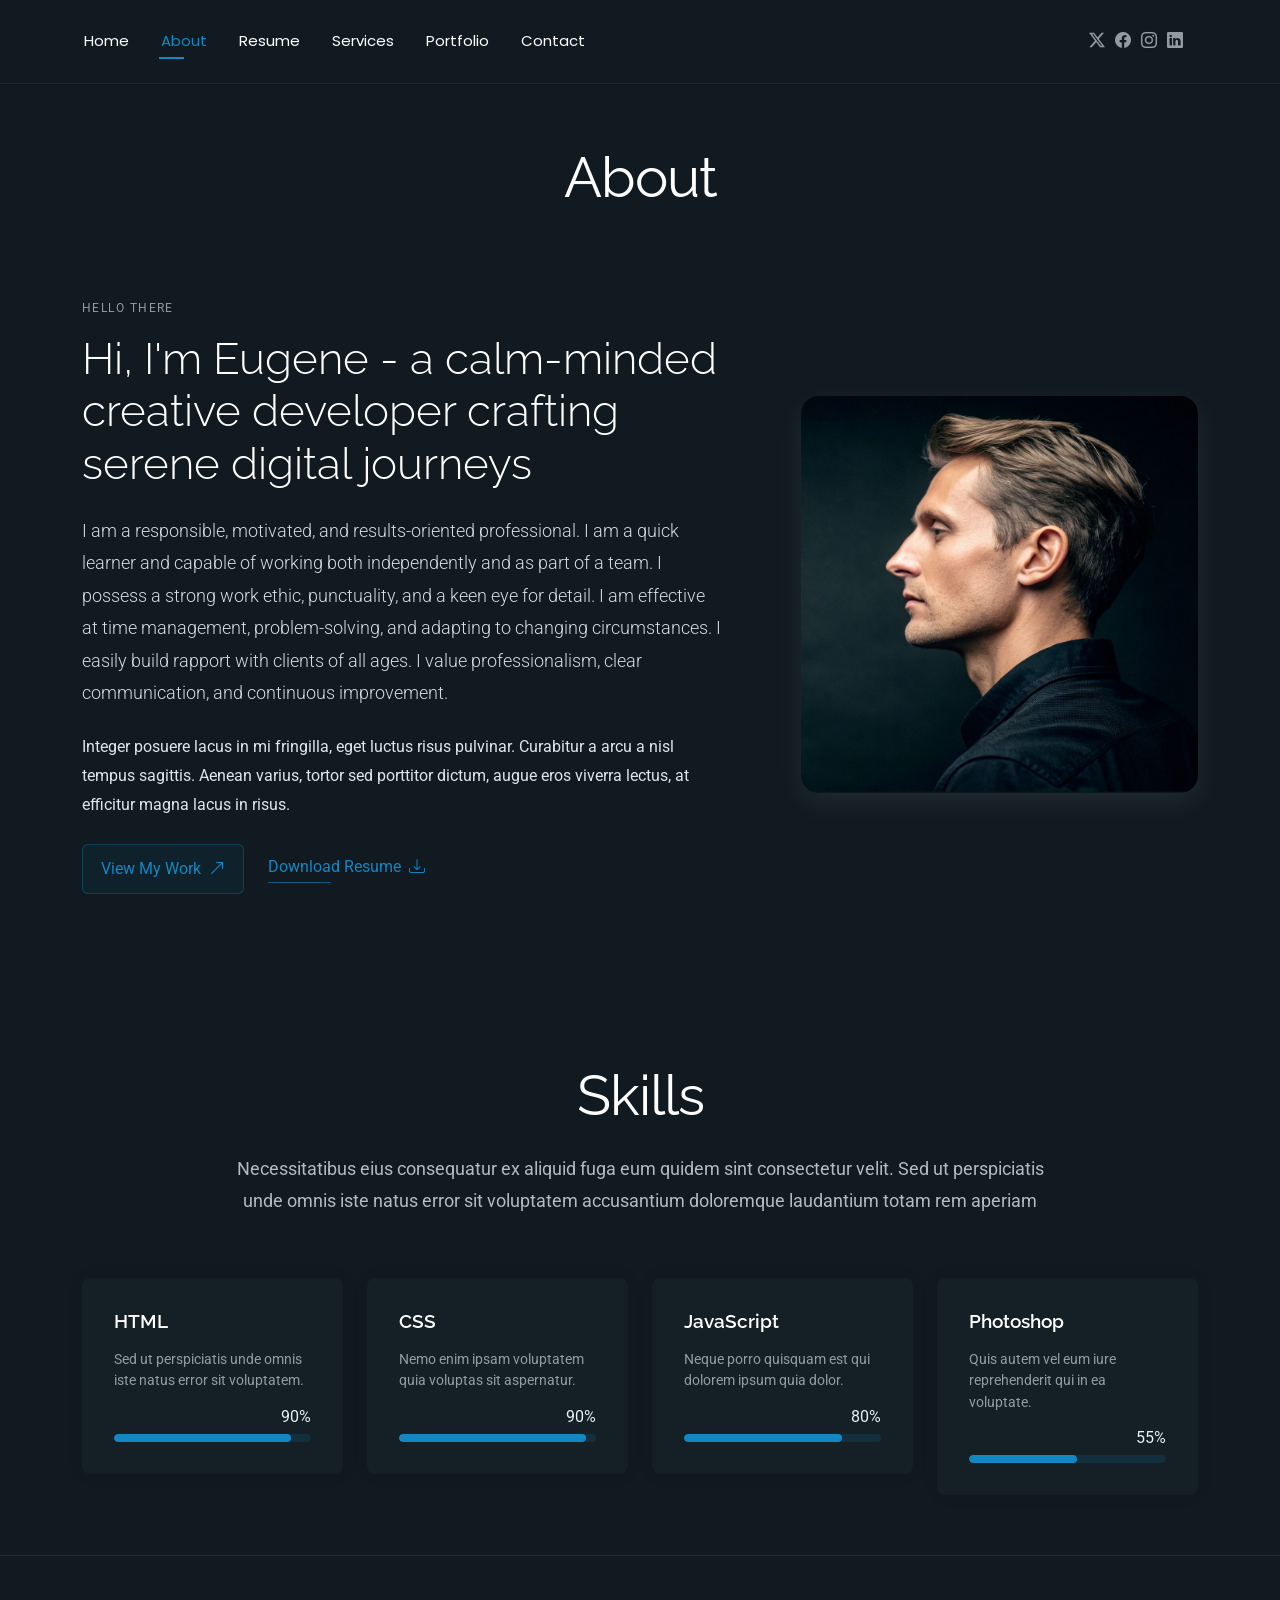
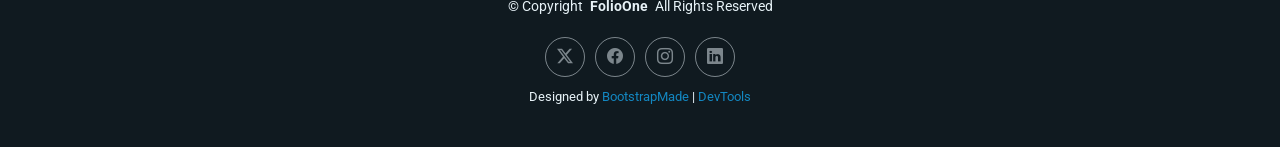
==== commit d5b621e9: "-" ====
--- a/about.html
+++ b/about.html
@@ -87,7 +87,7 @@
               <span class="eyebrow">Hello there</span>
               <h2 class="headline">Hi, I'm Eugene - a calm-minded creative developer crafting serene digital journeys</h2>
               <p class="lead">
-                Lorem ipsum dolor sit amet, consectetur adipiscing elit. Pellentesque habitant morbi tristique senectus et netus. Sed interdum, nunc non feugiat tempor, orci lorem luctus ligula, vitae rutrum nisl lorem non nulla.
+                I am a responsible, motivated, and results-oriented professional. I am a quick learner and capable of working both independently and as part of a team. I possess a strong work ethic, punctuality, and a keen eye for detail. I am effective at time management, problem-solving, and adapting to changing circumstances. I easily build rapport with clients of all ages. I value professionalism, clear communication, and continuous improvement.
               </p>
               <p>
                 Integer posuere lacus in mi fringilla, eget luctus risus pulvinar. Curabitur a arcu a nisl tempus sagittis. Aenean varius, tortor sed porttitor dictum, augue eros viverra lectus, at efficitur magna lacus in risus.
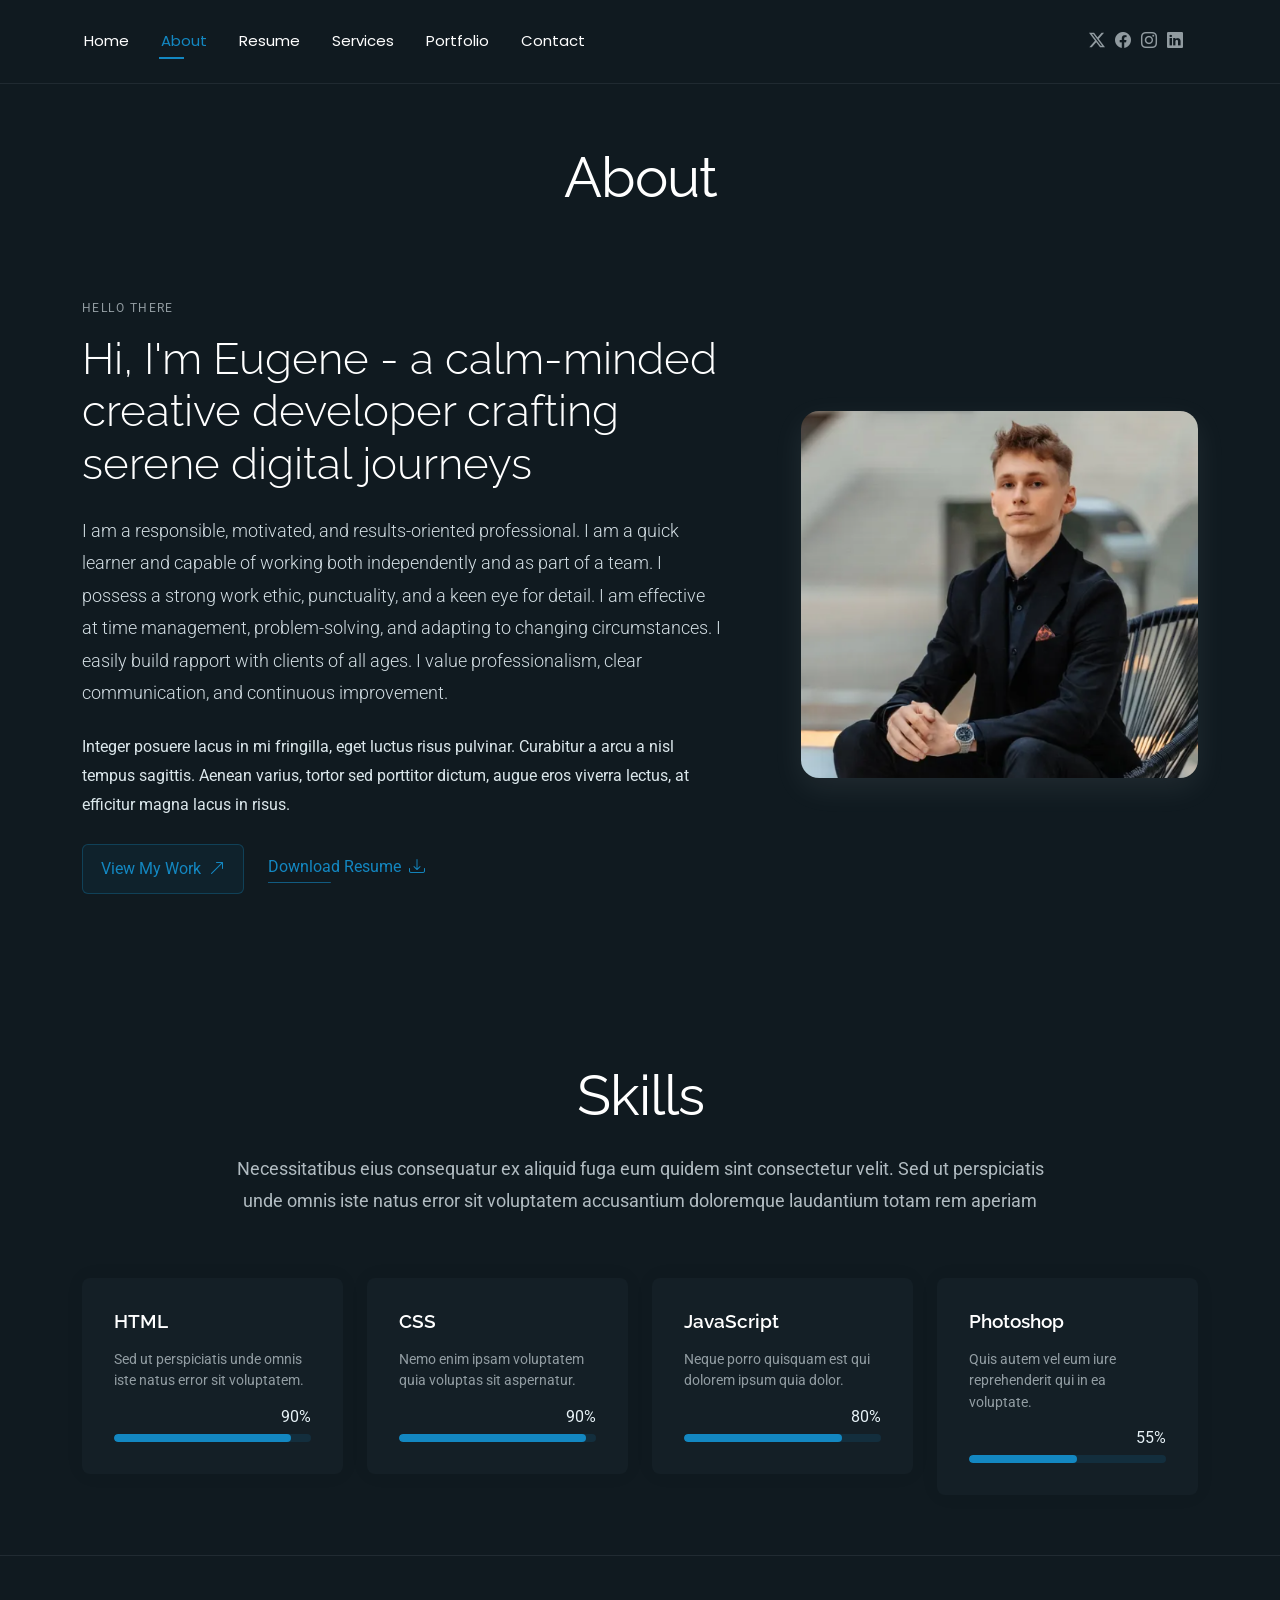
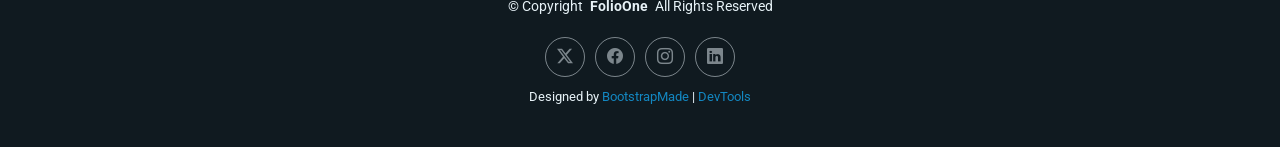
==== commit bdc0162e: "." ====
--- a/about.html
+++ b/about.html
@@ -106,7 +106,7 @@
 
           <div class="col-lg-5" data-aos="zoom-in" data-aos-delay="250">
             <figure class="profile-figure text-center text-lg-end">
-              <img src="assets/img/profile/profile-square-11.webp" alt="Portrait of Alex" class="img-fluid profile-photo">
+              <img src="assets/img/profile/Screenshot 2026-11-09 143751.png" alt="Portrait of Jevgenij" class="img-fluid profile-photo">
             </figure>
           </div>
         </div>
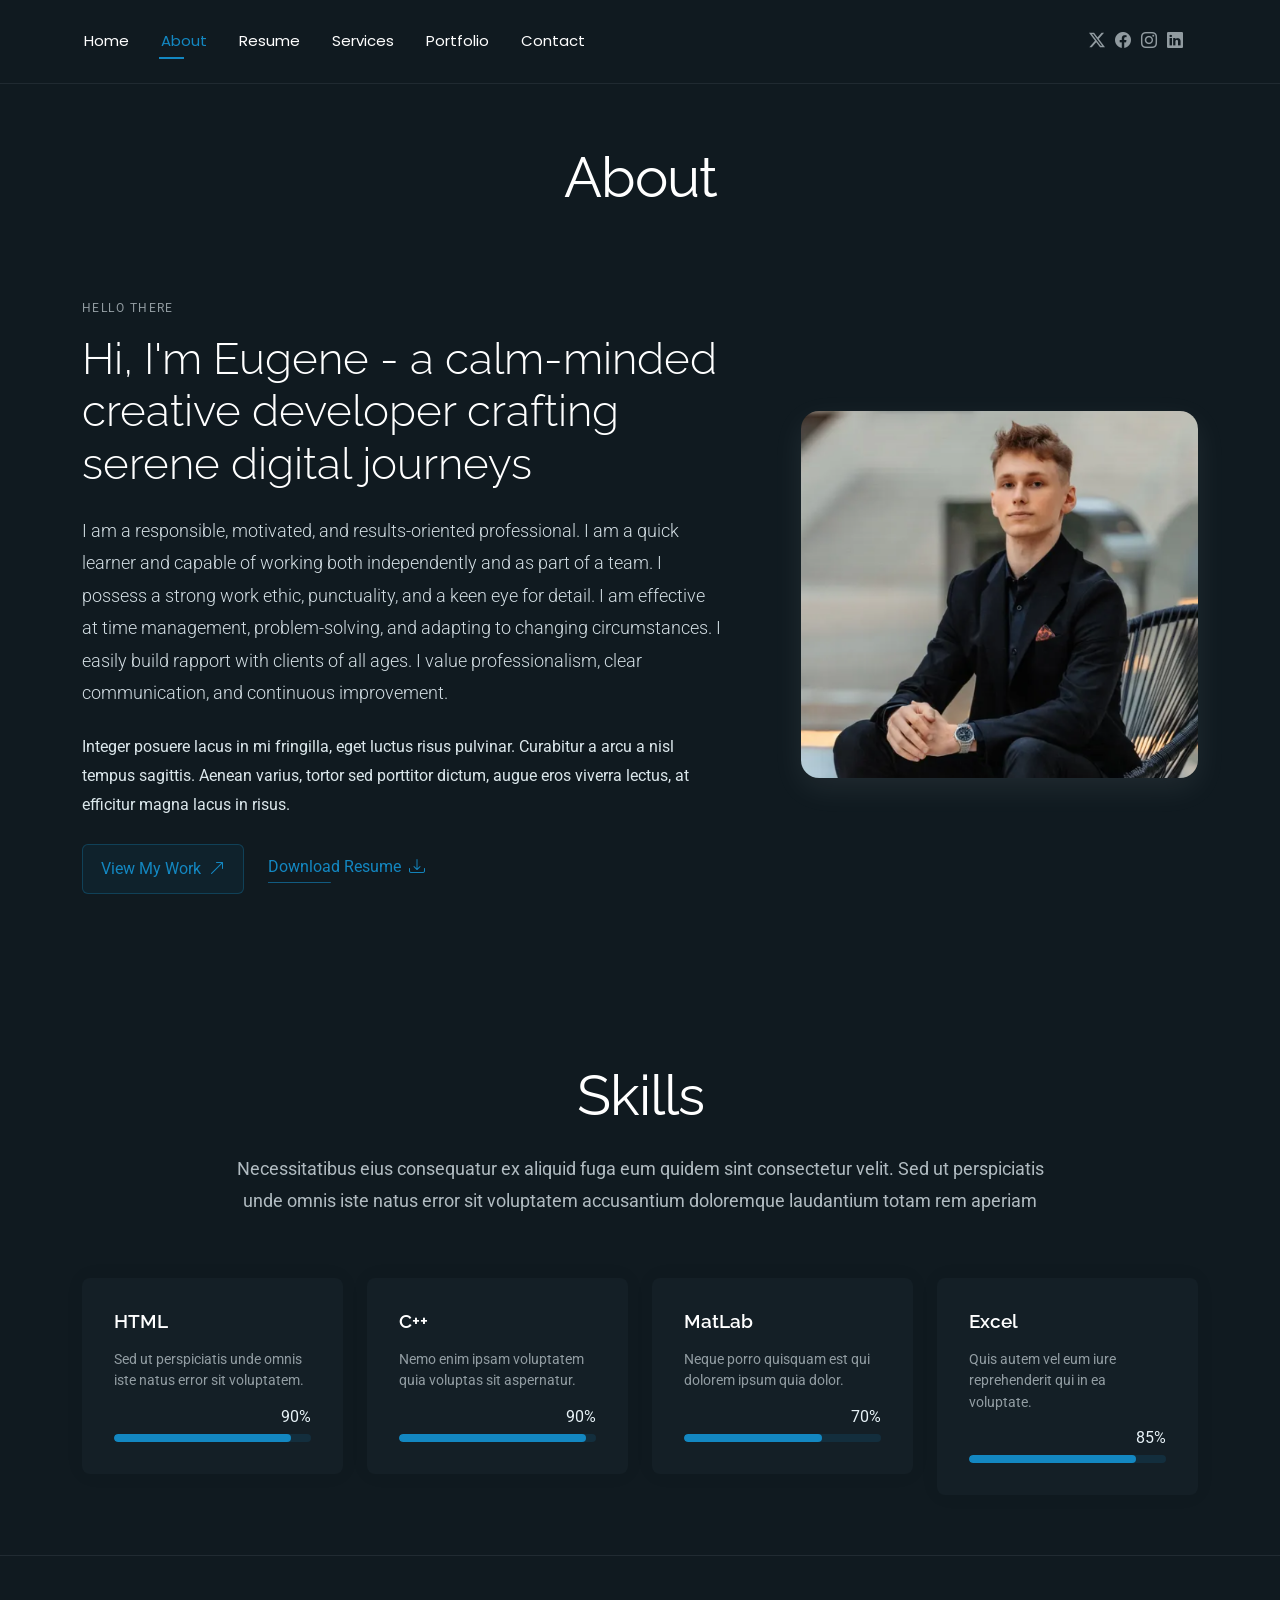
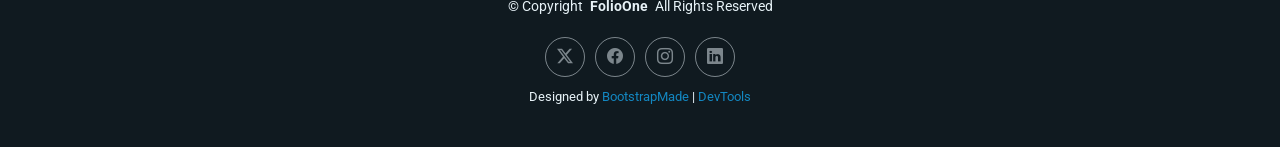
==== commit e805f678: "." ====
--- a/about.html
+++ b/about.html
@@ -140,7 +140,7 @@
 
           <div class="col-md-6 col-lg-3" data-aos="fade-up" data-aos-delay="200">
             <div class="skill-box">
-              <h3>CSS</h3>
+              <h3>C++</h3>
               <p>Nemo enim ipsam voluptatem quia voluptas sit aspernatur.</p>
               <span class="text-end d-block">90%</span>
               <div class="progress">
@@ -151,22 +151,22 @@
 
           <div class="col-md-6 col-lg-3" data-aos="fade-up" data-aos-delay="300">
             <div class="skill-box">
-              <h3>JavaScript</h3>
+              <h3>MatLab</h3>
               <p>Neque porro quisquam est qui dolorem ipsum quia dolor.</p>
-              <span class="text-end d-block">80%</span>
-              <div class="progress">
-                <div class="progress-bar" role="progressbar" aria-valuenow="80" aria-valuemin="0" aria-valuemax="100"></div>
+              <span class="text-end d-block">70%</span>
+              <div class="progress">
+                <div class="progress-bar" role="progressbar" aria-valuenow="70" aria-valuemin="0" aria-valuemax="100"></div>
               </div>
             </div>
           </div>
 
           <div class="col-md-6 col-lg-3" data-aos="fade-up" data-aos-delay="400">
             <div class="skill-box">
-              <h3>Photoshop</h3>
+              <h3>Excel</h3>
               <p>Quis autem vel eum iure reprehenderit qui in ea voluptate.</p>
-              <span class="text-end d-block">55%</span>
-              <div class="progress">
-                <div class="progress-bar" role="progressbar" aria-valuenow="55" aria-valuemin="0" aria-valuemax="100">
+              <span class="text-end d-block">85%</span>
+              <div class="progress">
+                <div class="progress-bar" role="progressbar" aria-valuenow="85" aria-valuemin="0" aria-valuemax="100">
                 </div>
               </div>
             </div>
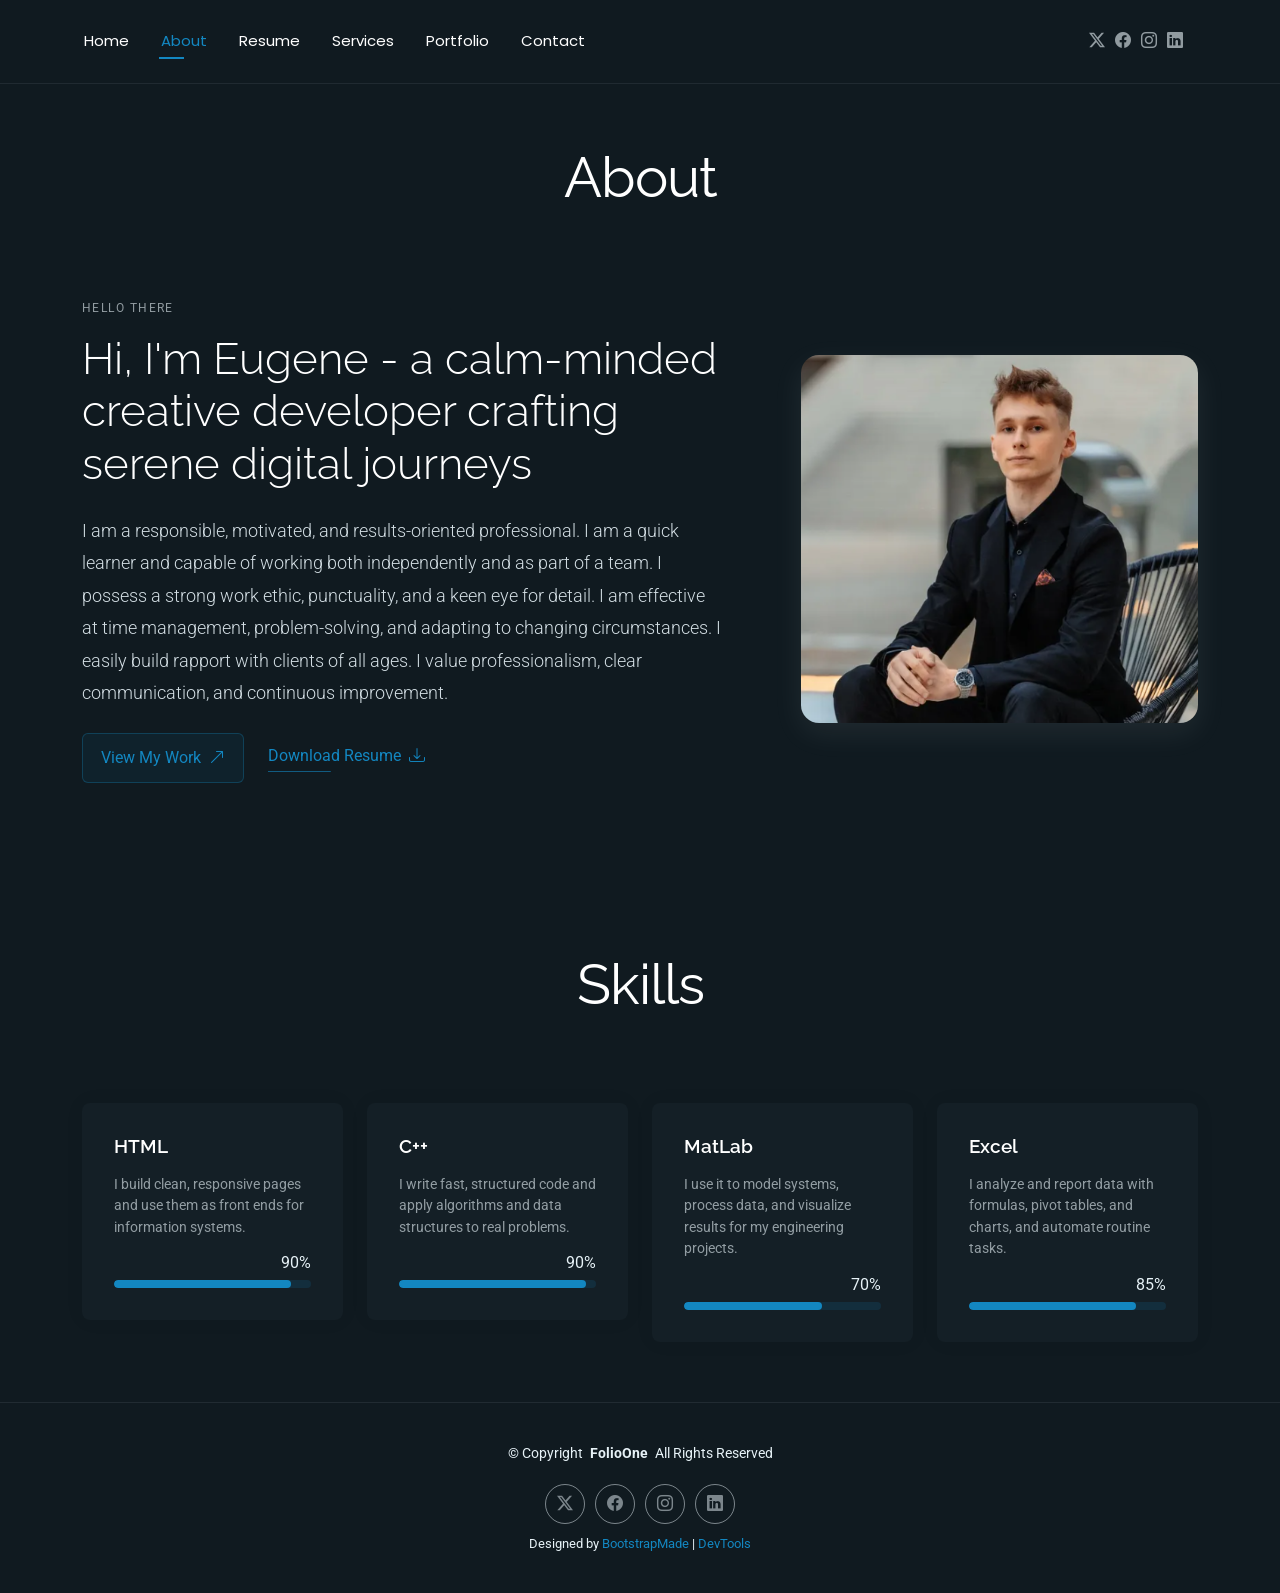
==== commit 979e7d6f: "." ====
--- a/about.html
+++ b/about.html
@@ -89,10 +89,7 @@
               <p class="lead">
                 I am a responsible, motivated, and results-oriented professional. I am a quick learner and capable of working both independently and as part of a team. I possess a strong work ethic, punctuality, and a keen eye for detail. I am effective at time management, problem-solving, and adapting to changing circumstances. I easily build rapport with clients of all ages. I value professionalism, clear communication, and continuous improvement.
               </p>
-              <p>
-                Integer posuere lacus in mi fringilla, eget luctus risus pulvinar. Curabitur a arcu a nisl tempus sagittis. Aenean varius, tortor sed porttitor dictum, augue eros viverra lectus, at efficitur magna lacus in risus.
-              </p>
-
+              
               <div class="cta-group">
                 <a href="#portfolio" class="btn-ghost">
                   View My Work <i class="bi bi-arrow-up-right"></i>
@@ -120,7 +117,7 @@
       <!-- Section Title -->
       <div class="container section-title" data-aos="fade-up">
         <h2>Skills</h2>
-        <p>Necessitatibus eius consequatur ex aliquid fuga eum quidem sint consectetur velit. Sed ut perspiciatis unde omnis iste natus error sit voluptatem accusantium doloremque laudantium totam rem aperiam</p>
+        </p>
       </div><!-- End Section Title -->
 
       <div class="container" data-aos="fade-up" data-aos-delay="100">
@@ -130,7 +127,7 @@
           <div class="col-md-6 col-lg-3" data-aos="fade-up" data-aos-delay="100">
             <div class="skill-box">
               <h3>HTML</h3>
-              <p>Sed ut perspiciatis unde omnis iste natus error sit voluptatem.</p>
+              <p>I build clean, responsive pages and use them as front ends for information systems.</p>
               <span class="text-end d-block">90%</span>
               <div class="progress">
                 <div class="progress-bar" role="progressbar" aria-valuenow="90" aria-valuemin="0" aria-valuemax="100"></div>
@@ -141,7 +138,7 @@
           <div class="col-md-6 col-lg-3" data-aos="fade-up" data-aos-delay="200">
             <div class="skill-box">
               <h3>C++</h3>
-              <p>Nemo enim ipsam voluptatem quia voluptas sit aspernatur.</p>
+              <p>I write fast, structured code and apply algorithms and data structures to real problems.</p>
               <span class="text-end d-block">90%</span>
               <div class="progress">
                 <div class="progress-bar" role="progressbar" aria-valuenow="95" aria-valuemin="0" aria-valuemax="100"></div>
@@ -152,7 +149,7 @@
           <div class="col-md-6 col-lg-3" data-aos="fade-up" data-aos-delay="300">
             <div class="skill-box">
               <h3>MatLab</h3>
-              <p>Neque porro quisquam est qui dolorem ipsum quia dolor.</p>
+              <p>I use it to model systems, process data, and visualize results for my engineering projects.</p>
               <span class="text-end d-block">70%</span>
               <div class="progress">
                 <div class="progress-bar" role="progressbar" aria-valuenow="70" aria-valuemin="0" aria-valuemax="100"></div>
@@ -163,7 +160,7 @@
           <div class="col-md-6 col-lg-3" data-aos="fade-up" data-aos-delay="400">
             <div class="skill-box">
               <h3>Excel</h3>
-              <p>Quis autem vel eum iure reprehenderit qui in ea voluptate.</p>
+              <p>I analyze and report data with formulas, pivot tables, and charts, and automate routine tasks.</p>
               <span class="text-end d-block">85%</span>
               <div class="progress">
                 <div class="progress-bar" role="progressbar" aria-valuenow="85" aria-valuemin="0" aria-valuemax="100">
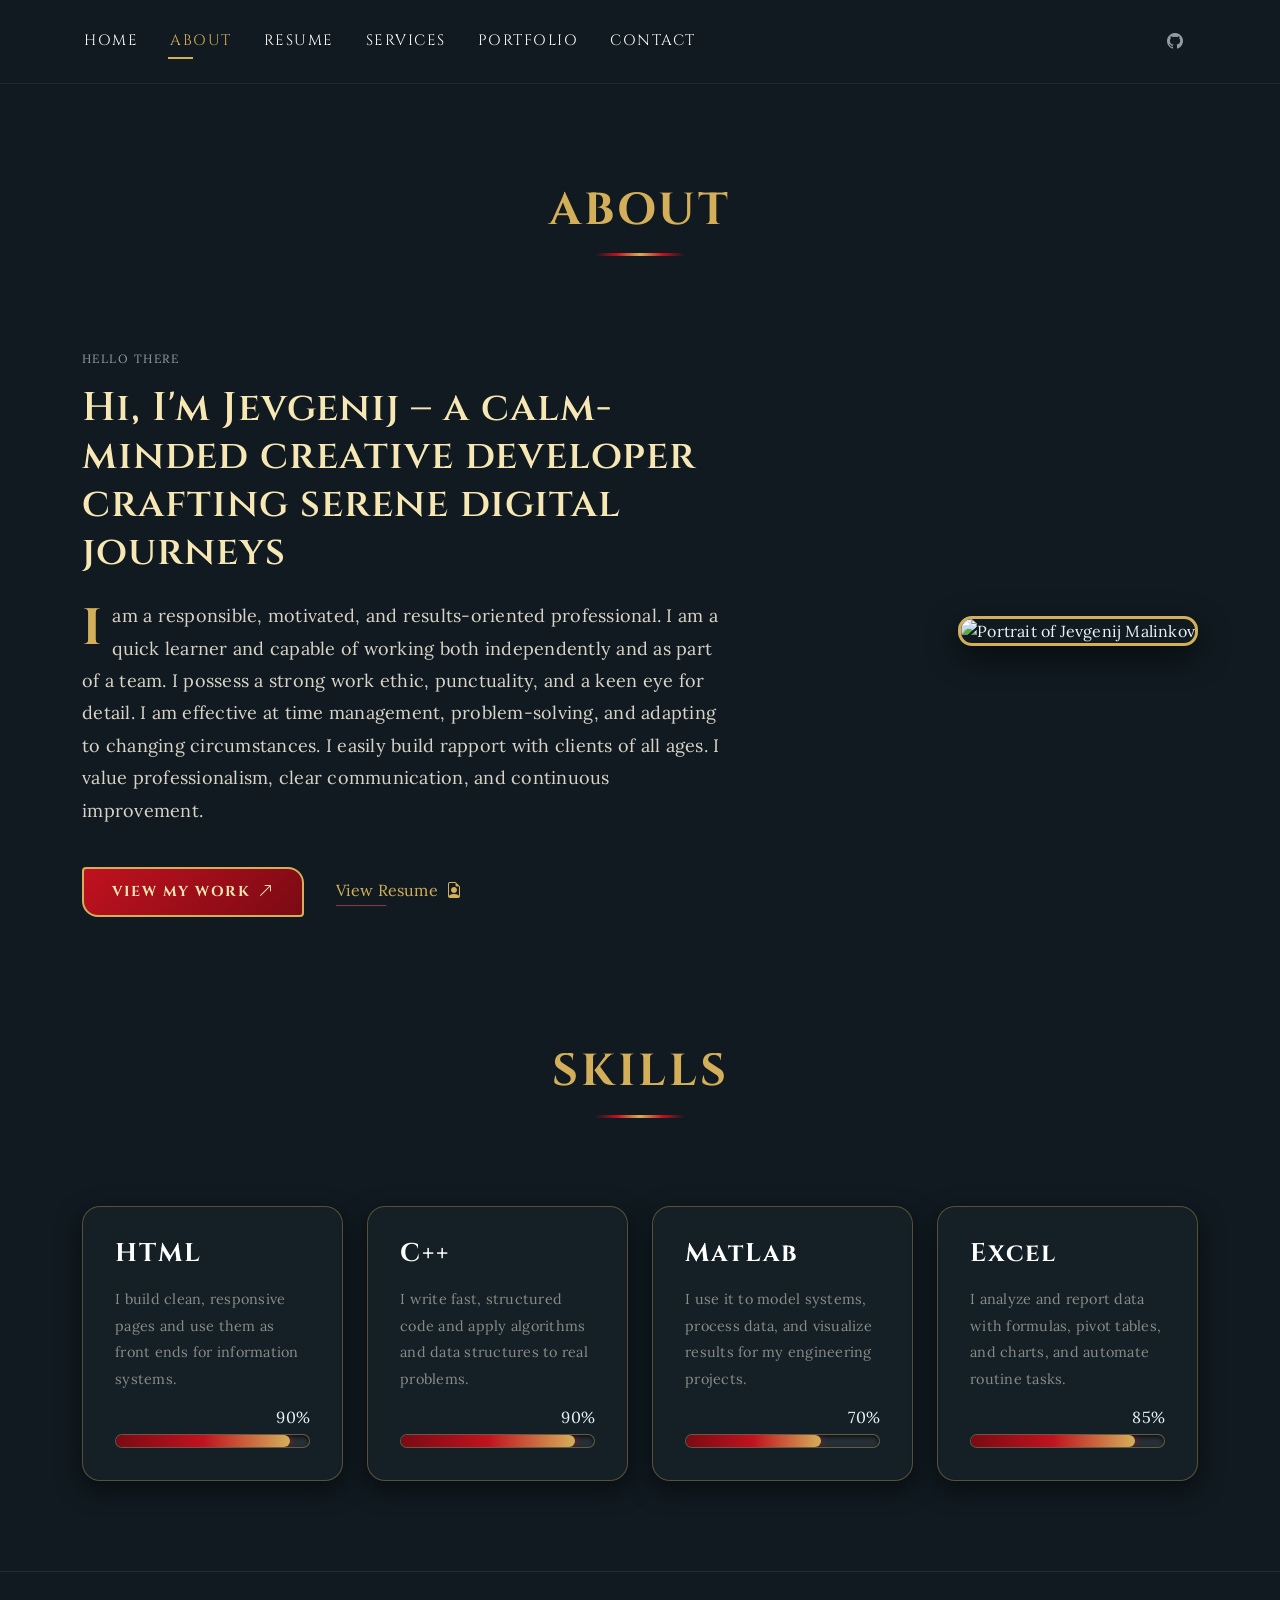
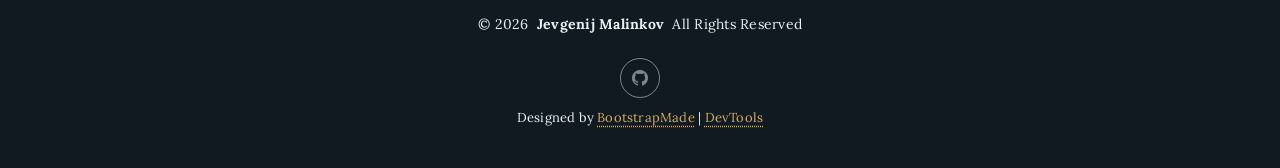
==== commit 6deef73a: "." ====
--- a/about.html
+++ b/about.html
@@ -4,12 +4,12 @@
 <head>
   <meta charset="utf-8">
   <meta content="width=device-width, initial-scale=1.0" name="viewport">
-  <title>About - FolioOne Bootstrap Template</title>
-  <meta name="description" content="">
-  <meta name="keywords" content="">
+  <title>About – Jevgenij Malinkov</title>
+  <meta name="description" content="About Jevgenij Malinkov: information systems engineering student at Vilnius Tech and his skills in HTML, C++, MATLAB and Excel.">
+  <meta name="keywords" content="Jevgenij Malinkov, information systems engineering, Vilnius Tech, web development, C++, MATLAB, portfolio">
 
   <!-- Favicons -->
-  <link href="assets/img/favicon.png" rel="icon">
+  <link href="assets/img/knight-j-2-solid.svg" rel="icon" type="image/svg+xml">
   <link href="assets/img/apple-touch-icon.png" rel="apple-touch-icon">
 
   <!-- Fonts -->
@@ -26,6 +26,7 @@
 
   <!-- Main CSS File -->
   <link href="assets/css/main.css" rel="stylesheet">
+  <link href="assets/css/custom.css" rel="stylesheet">
 
   <!-- =======================================================
   * Template Name: FolioOne
@@ -40,11 +41,6 @@
 
   <header id="header" class="header d-flex align-items-center light-background sticky-top">
     <div class="container position-relative d-flex align-items-center justify-content-between">
-
-      <!-- <a href="index.html" class="logo d-flex align-items-center me-auto me-xl-0">
-      <img src="assets/img/logo.webp" alt="">
-      <h1 class="sitename">FolioOne</h1> 
-    </a> -->
 
       <nav id="navmenu" class="navmenu">
         <ul>
@@ -59,10 +55,7 @@
       </nav>
 
       <div class="header-social-links">
-        <a href="#" class="twitter"><i class="bi bi-twitter-x"></i></a>
-        <a href="#" class="facebook"><i class="bi bi-facebook"></i></a>
-        <a href="#" class="instagram"><i class="bi bi-instagram"></i></a>
-        <a href="#" class="linkedin"><i class="bi bi-linkedin"></i></a>
+        <a href="https://github.com/evgenijmalinkov5-glitch" class="github" target="_blank" rel="noopener" aria-label="GitHub profile"><i class="bi bi-github"></i></a>
       </div>
 
     </div>
@@ -85,17 +78,17 @@
           <div class="col-lg-7" data-aos="fade-right" data-aos-delay="150">
             <div class="intro-content">
               <span class="eyebrow">Hello there</span>
-              <h2 class="headline">Hi, I'm Eugene - a calm-minded creative developer crafting serene digital journeys</h2>
+              <h2 class="headline">Hi, I'm Jevgenij – a calm-minded creative developer crafting serene digital journeys</h2>
               <p class="lead">
                 I am a responsible, motivated, and results-oriented professional. I am a quick learner and capable of working both independently and as part of a team. I possess a strong work ethic, punctuality, and a keen eye for detail. I am effective at time management, problem-solving, and adapting to changing circumstances. I easily build rapport with clients of all ages. I value professionalism, clear communication, and continuous improvement.
               </p>
               
               <div class="cta-group">
-                <a href="#portfolio" class="btn-ghost">
+                <a href="portfolio.html" class="btn-ghost">
                   View My Work <i class="bi bi-arrow-up-right"></i>
                 </a>
-                <a href="#" class="link-underline">
-                  Download Resume <i class="bi bi-download"></i>
+                <a href="resume.html" class="link-underline">
+                  View Resume <i class="bi bi-file-earmark-person"></i>
                 </a>
               </div>
             </div>
@@ -103,7 +96,7 @@
 
           <div class="col-lg-5" data-aos="zoom-in" data-aos-delay="250">
             <figure class="profile-figure text-center text-lg-end">
-              <img src="assets/img/profile/Screenshot 2026-11-09 143751.png" alt="Portrait of Jevgenij" class="img-fluid profile-photo">
+              <img src="assets/img/profile/jevgenij-portrait.png" alt="Portrait of Jevgenij Malinkov" class="img-fluid profile-photo">
             </figure>
           </div>
         </div>
@@ -117,7 +110,6 @@
       <!-- Section Title -->
       <div class="container section-title" data-aos="fade-up">
         <h2>Skills</h2>
-        </p>
       </div><!-- End Section Title -->
 
       <div class="container" data-aos="fade-up" data-aos-delay="100">
@@ -141,7 +133,7 @@
               <p>I write fast, structured code and apply algorithms and data structures to real problems.</p>
               <span class="text-end d-block">90%</span>
               <div class="progress">
-                <div class="progress-bar" role="progressbar" aria-valuenow="95" aria-valuemin="0" aria-valuemax="100"></div>
+                <div class="progress-bar" role="progressbar" aria-valuenow="90" aria-valuemin="0" aria-valuemax="100"></div>
               </div>
             </div>
           </div>
@@ -180,13 +172,10 @@
 
     <div class="container">
       <div class="copyright text-center ">
-        <p>© <span>Copyright</span> <strong class="px-1 sitename">FolioOne</strong> <span>All Rights Reserved<br></span></p>
+        <p>© <span>2026</span> <strong class="px-1 sitename">Jevgenij Malinkov</strong> <span>All Rights Reserved<br></span></p>
       </div>
       <div class="social-links d-flex justify-content-center">
-        <a href=""><i class="bi bi-twitter-x"></i></a>
-        <a href=""><i class="bi bi-facebook"></i></a>
-        <a href=""><i class="bi bi-instagram"></i></a>
-        <a href=""><i class="bi bi-linkedin"></i></a>
+        <a href="https://github.com/evgenijmalinkov5-glitch" target="_blank" rel="noopener" aria-label="GitHub profile"><i class="bi bi-github"></i></a>
       </div>
       <div class="credits">
         <!-- All the links in the footer should remain intact. -->
@@ -200,7 +189,7 @@
   </footer>
 
   <!-- Scroll Top -->
-  <a href="#" id="scroll-top" class="scroll-top d-flex align-items-center justify-content-center"><i class="bi bi-arrow-up-short"></i></a>
+  <a href="#" id="scroll-top" class="scroll-top d-flex align-items-center justify-content-center" aria-label="Back to top"><i class="bi bi-arrow-up-short"></i></a>
 
   <!-- Preloader -->
   <div id="preloader"></div>
--- a/assets/css/custom.css
+++ b/assets/css/custom.css
@@ -0,0 +1,516 @@
+/* =====================================================
+   custom.css – CV svetainės stiliaus pakeitimai
+   Įkeliamas PO main.css (žr. <head> kiekviename puslapyje),
+   todėl perrašo pradinį FolioOne šablono stilių.
+   Tema: raudona + auksinė, „riterių“ stilius.
+   ===================================================== */
+
+@import url('https://fonts.googleapis.com/css2?family=Cinzel:wght@400;500;600;700;900&family=Lora:ital,wght@0,400;0,500;0,600;1,400&display=swap');
+
+/* -----------------------------------------------------
+   Spalvų ir šriftų kintamieji (šablonas juos naudoja visur)
+   ----------------------------------------------------- */
+:root {
+  --default-font: "Lora", Georgia, "Times New Roman", serif;
+  --heading-font: "Cinzel", "Times New Roman", serif;
+  --nav-font: "Cinzel", "Times New Roman", serif;
+
+  --accent-color: #e5485b;          /* raudona (kontrastas su fonu 4.5:1) */
+  --nav-hover-color: #d4af5a;
+  --nav-dropdown-hover-color: #d4af5a;
+
+  --red: #c1121f;
+  --red-dark: #7a0a14;
+  --gold: #d4af5a;
+  --gold-light: #f7e7b4;
+  --gold-line: rgba(212, 175, 90, 0.35);
+}
+
+/* =====================================================
+   2. TIPOGRAFIJA
+   ===================================================== */
+
+/* 2a) Svetainės šriftų šeima (per kintamuosius aukščiau) */
+body {
+  font-family: var(--default-font);
+  letter-spacing: 0.2px;
+}
+
+/* 2b) Antraštės <h1>–<h6>: skirtingi dydžiai, storiai, spalvos.
+   Šablonas dydžius nurodo per konkrečius selektorius, todėl jie išvardyti čia. */
+h1,
+.hero .hero-content h1 {
+  font-size: 3.4rem;
+  font-weight: 900;
+  letter-spacing: 3px;
+  text-transform: uppercase;
+  line-height: 1.15;
+  color: var(--gold-light);
+}
+
+h2,
+.section-title h2,
+.hero .hero-content h2 {
+  font-size: 2.6rem;
+  font-weight: 700;
+  letter-spacing: 3px;
+  text-transform: uppercase;
+  color: var(--gold);
+}
+
+h3,
+.resume .resume-item .resume-title,
+.skills .skill-box h3,
+.contact .info-box h3,
+.contact .contact-form h3,
+#paslaugos .dezute h3 {
+  font-size: 1.6rem;
+  font-weight: 700;
+  letter-spacing: 2px;
+  color: #ffffff;
+}
+
+h4,
+.resume .resume-item article h4,
+.resume .skill-item h4,
+.portfolio .portfolio-card .portfolio-info h4,
+.contact .info-item .content h4 {
+  font-size: 1.2rem;
+  font-weight: 600;
+  letter-spacing: 1.2px;
+  color: var(--gold-light);
+}
+
+h5,
+.resume .resume-item article h5 {
+  font-size: 0.95rem;
+  font-weight: 500;
+  letter-spacing: 1px;
+  font-style: italic;
+  color: var(--gold);
+}
+
+h6 {
+  font-size: 0.85rem;
+  font-weight: 500;
+  letter-spacing: 2px;
+  text-transform: uppercase;
+  color: #b8b8b8;
+}
+
+/* Skyrių pavadinimai (About, Resume, ...) – centruotas ornamentas po antrašte */
+.section-title h2 {
+  font-size: 2.8rem;
+  margin-bottom: 1.8rem;
+  position: relative;
+  padding-bottom: 1.2rem;
+}
+.section-title h2::after {
+  content: "";
+  position: absolute;
+  left: 50%;
+  bottom: 0;
+  width: 90px;
+  height: 3px;
+  transform: translateX(-50%);
+  background: linear-gradient(90deg, transparent, var(--red), var(--gold), var(--red), transparent);
+}
+
+/* Hero antraštė ir pogrindinė antraštė */
+.hero .hero-content h2 {
+  font-size: 1.45rem;
+  font-weight: 600;
+  letter-spacing: 2px;
+  color: var(--gold);
+}
+.about .intro-content .headline {
+  font-size: clamp(26px, 3.6vw, 40px);
+  font-weight: 600;
+  letter-spacing: 1px;
+  text-transform: none;
+  color: var(--gold-light);
+}
+
+@media (max-width: 768px) {
+  h1,
+  .hero .hero-content h1 { font-size: 2.3rem; letter-spacing: 2px; }
+  .section-title h2 { font-size: 2rem; letter-spacing: 2px; }
+  .hero .hero-content h2 { font-size: 1.15rem; }
+}
+
+/* 2c) Pastraipos */
+p {
+  line-height: 1.85;
+  letter-spacing: 0.25px;
+}
+.about .intro-content .lead,
+.hero .hero-content p,
+.resume .resume-item article p,
+.skills .skill-box p {
+  font-style: normal;
+  color: #d9d4c7;                      /* šiltas pergamento atspalvis */
+}
+.resume .resume-item article p.institution,
+.resume .resume-item article p.company {
+  font-style: italic;
+  border-left: 3px solid var(--red);
+  padding-left: 12px;
+}
+/* Pirmoji „iniciala“ pagrindinėje pastraipoje */
+.about .intro-content .lead::first-letter {
+  font-family: var(--heading-font);
+  font-size: 3.2rem;
+  font-weight: 700;
+  float: left;
+  line-height: 0.9;
+  padding: 6px 10px 0 0;
+  color: var(--gold);
+}
+
+/* 2d) Sąrašai (tik turinio sąrašai; naršymo meniu ir filtrai nekeičiami) */
+.resume .resume-item article ul,
+#paslaugos ul {
+  list-style: none;
+  padding-left: 0;
+}
+.resume .resume-item article ul li,
+#paslaugos ul li {
+  position: relative;
+  padding-left: 28px;
+}
+.resume .resume-item article ul li::before,
+#paslaugos ul li::before {
+  content: "\2694\FE0E";                /* ⚔ */
+  position: absolute;
+  left: 0;
+  top: 0;
+  color: var(--red);
+}
+#paslaugos ol {
+  list-style: none;
+  counter-reset: etapas;
+  padding-left: 0;
+}
+#paslaugos ol > li {
+  counter-increment: etapas;
+  position: relative;
+  padding-left: 38px;
+  margin-bottom: 8px;
+}
+#paslaugos ol > li::before {
+  content: counter(etapas, upper-roman) ".";
+  position: absolute;
+  left: 0;
+  font-family: var(--heading-font);
+  font-weight: 700;
+  color: var(--gold);
+}
+#paslaugos ol ul { margin-top: 6px; }
+
+/* Naršymo meniu – tik šriftas ir tarpai tarp raidžių */
+.navmenu a,
+.navmenu a:focus {
+  letter-spacing: 1.5px;
+  text-transform: uppercase;
+}
+
+/* =====================================================
+   3. KOMPONENTAI: MYGTUKAI IR NUORODOS
+   ===================================================== */
+
+/* 3a) Mygtukai (bendras išvaizdos stilius) */
+.btn,
+.hero .hero-actions .btn,
+.hero .hero-actions .btn.btn-primary,
+.hero .hero-actions .btn.btn-outline,
+.about .intro-content .cta-group .btn-ghost,
+.contact .contact-form .btn {
+  font-family: var(--heading-font);
+  font-weight: 700;
+  font-size: 0.9rem;
+  letter-spacing: 1.5px;
+  text-transform: uppercase;
+  color: var(--gold-light);
+  background: linear-gradient(135deg, var(--red), var(--red-dark));
+  border: 2px solid var(--gold);
+  border-radius: 4px 16px 4px 16px;       /* asimetriški „riterių“ kampai */
+  padding: 12px 28px;
+  transition: all 0.3s ease;
+  cursor: pointer;
+}
+.hero .hero-actions .btn.btn-outline {
+  background: transparent;
+  color: var(--gold);
+}
+
+/* :hover */
+.btn:hover,
+.hero .hero-actions .btn:hover,
+.hero .hero-actions .btn.btn-primary:hover,
+.hero .hero-actions .btn.btn-outline:hover,
+.about .intro-content .cta-group .btn-ghost:hover,
+.contact .contact-form .btn:hover {
+  background: linear-gradient(135deg, var(--gold), #a8812f);
+  color: #1a1a1a;
+  border-color: var(--gold-light);
+  transform: translateY(-3px);
+  box-shadow: 0 8px 20px rgba(212, 175, 90, 0.4);
+}
+
+/* :active */
+.btn:active,
+.hero .hero-actions .btn:active,
+.hero .hero-actions .btn.btn-primary:active,
+.hero .hero-actions .btn.btn-outline:active,
+.about .intro-content .cta-group .btn-ghost:active,
+.contact .contact-form .btn:active {
+  background: var(--red-dark);
+  color: #ffffff;
+  border-color: var(--red);
+  transform: translateY(1px) scale(0.97);
+  box-shadow: inset 0 3px 8px rgba(0, 0, 0, 0.6);
+}
+
+/* Klaviatūros fokusas (prieinamumas) */
+.btn:focus-visible,
+.about .intro-content .cta-group .btn-ghost:focus-visible,
+a:focus-visible {
+  outline: 3px solid var(--gold-light);
+  outline-offset: 3px;
+}
+
+/* 3b) Nuorodos + :hover, :active */
+a {
+  color: var(--gold);
+}
+a:hover {
+  color: var(--accent-color);
+}
+a:active {
+  color: var(--gold-light);
+  text-shadow: 0 0 8px rgba(247, 231, 180, 0.7);
+}
+/* Nuorodos tekste ir poraštėje: punktyrinis pabraukimas */
+p a,
+main li a,
+.footer .credits a {
+  text-decoration: underline dotted;
+  text-underline-offset: 4px;
+}
+p a:hover,
+main li a:hover,
+.footer .credits a:hover {
+  text-decoration-style: solid;
+}
+p a:active,
+main li a:active,
+.footer .credits a:active {
+  text-decoration-style: double;
+}
+.about .intro-content .cta-group .link-underline {
+  color: var(--gold);
+}
+.about .intro-content .cta-group .link-underline:hover {
+  color: var(--accent-color);
+}
+
+/* =====================================================
+   4. ELEMENTŲ IŠDĖSTYMAS
+   Apie = About (#about), Patirtis = Resume (#resume),
+   Atlikti darbai = Portfolio (#portfolio)
+   ===================================================== */
+
+/* 4a) Margin ir Padding skiltims */
+#about {
+  padding: 100px 0 40px 0;
+}
+#skills {
+  padding: 40px 0 90px 0;
+}
+#resume {
+  padding: 80px 0 100px 0;
+}
+#portfolio {
+  padding: 90px 0 110px 0;
+}
+.about .intro-content .cta-group {
+  margin-top: 40px;
+  gap: 32px;
+}
+.resume .resume-item {
+  margin-bottom: 3.5rem;
+}
+.portfolio .portfolio-filters li {
+  margin: 0 8px 12px 8px;
+}
+.portfolio .portfolio-card .portfolio-info {
+  padding: 1.6rem 1.6rem 1.8rem 1.6rem;
+}
+
+/* 4b) Turinio blokai: kraštinės, užapvalinimai, šešėliai */
+.resume .resume-item,
+.skills .skill-box,
+.portfolio .portfolio-card,
+.contact .info-box,
+.contact .contact-form,
+#paslaugos .dezute {
+  border: 1px solid var(--gold-line);
+  border-radius: 18px;
+  box-shadow: 0 8px 24px rgba(0, 0, 0, 0.5);
+  transition: box-shadow 0.3s ease, transform 0.3s ease;
+}
+.resume .resume-item {
+  background-color: var(--surface-color);
+  padding: 2rem 2.2rem;
+}
+.skills .skill-box:hover,
+.portfolio .portfolio-card:hover,
+.resume .resume-item:hover {
+  transform: translateY(-4px);
+  box-shadow: 0 14px 30px rgba(193, 18, 31, 0.35);
+}
+.portfolio .portfolio-card .portfolio-img img,
+.about .profile-figure .profile-photo {
+  border-radius: 14px;
+}
+.about .profile-figure .profile-photo {
+  border: 3px solid var(--gold);
+  box-shadow: 0 10px 30px rgba(0, 0, 0, 0.55);
+}
+
+/* =====================================================
+   5. DVIEJŲ KOMPONENTŲ IŠVAIZDA (tik stilius)
+   5a) progreso juostos, 5b) mygtukas „į viršų“
+   ===================================================== */
+
+/* 5a) Progreso juostos (Skills puslapyje ir Resume skiltyje) */
+.skills .skill-box .progress,
+.resume .skill-item .progress {
+  height: 14px;
+  background-color: rgba(255, 255, 255, 0.08);
+  border: 1px solid var(--gold-line);
+  border-radius: 20px;
+  box-shadow: inset 0 2px 4px rgba(0, 0, 0, 0.7);
+}
+.skills .skill-box .progress .progress-bar,
+.resume .skill-item .progress .progress-bar {
+  background: linear-gradient(90deg, var(--red-dark), var(--red), var(--gold));
+  border-radius: 20px;
+  box-shadow: 0 0 10px rgba(193, 18, 31, 0.7);
+}
+.resume .skill-item .progress .progress-bar::after {
+  color: var(--gold-light);
+  font-family: var(--heading-font);
+}
+
+/* 5b) Mygtukas „į viršų“ – skydo formos */
+.scroll-top {
+  width: 46px;
+  height: 54px;
+  background: linear-gradient(160deg, var(--red), var(--red-dark));
+  border: 2px solid var(--gold);
+  border-radius: 8px 8px 50% 50% / 8px 8px 60% 60%;
+  box-shadow: 0 6px 16px rgba(0, 0, 0, 0.55);
+}
+.scroll-top i {
+  color: var(--gold-light);
+}
+.scroll-top:hover {
+  background: var(--gold);
+  transform: translateY(-5px);
+}
+.scroll-top:hover i {
+  color: #1a1a1a;
+}
+.scroll-top:active {
+  transform: translateY(0) scale(0.94);
+}
+
+/* =====================================================
+   Paslaugų puslapis (#paslaugos) – anksčiau buvo <style> bloke HTML faile
+   ===================================================== */
+#paslaugos {
+  text-align: center;
+}
+#paslaugos table {
+  margin: 0 auto;
+  width: 80%;
+  border-collapse: separate;
+  border-spacing: 0;
+  border: 1px solid var(--gold-line);
+  border-radius: 14px;
+  overflow: hidden;
+  background: var(--surface-color);
+  box-shadow: 0 8px 24px rgba(0, 0, 0, 0.5);
+}
+#paslaugos th,
+#paslaugos td {
+  padding: 16px 24px;
+  text-align: center;
+  vertical-align: middle;
+  border-bottom: 1px solid rgba(255, 255, 255, 0.08);
+}
+#paslaugos tbody tr:last-child td {
+  border-bottom: none;
+}
+#paslaugos th {
+  background: linear-gradient(135deg, var(--red), var(--red-dark));
+  color: var(--gold-light);
+  font-family: var(--heading-font);
+  letter-spacing: 1.5px;
+  text-transform: uppercase;
+}
+#paslaugos tbody tr:hover td {
+  background: rgba(212, 175, 90, 0.08);
+}
+#paslaugos th:nth-child(1),
+#paslaugos td:nth-child(1) { width: 25%; }
+#paslaugos th:nth-child(2),
+#paslaugos td:nth-child(2) { width: 50%; }
+#paslaugos th:nth-child(3),
+#paslaugos td:nth-child(3) { width: 25%; }
+
+#paslaugos .sarasai,
+#paslaugos .media {
+  display: flex;
+  flex-wrap: wrap;
+  justify-content: center;
+  gap: 24px;
+  width: 80%;
+  margin: 28px auto;
+}
+#paslaugos .dezute {
+  flex: 1 1 300px;
+  padding: 20px 26px;
+  background: var(--surface-color);
+  text-align: left;
+}
+#paslaugos .dezute h3 {
+  margin-top: 0;
+  text-align: center;
+}
+#paslaugos .media .dezute {
+  text-align: center;
+}
+#paslaugos .media video,
+#paslaugos .media iframe {
+  border-radius: 10px;
+}
+#paslaugos .media audio {
+  width: 100%;
+}
+
+@media (max-width: 768px) {
+  #paslaugos table,
+  #paslaugos .sarasai,
+  #paslaugos .media {
+    width: 100%;
+  }
+  #paslaugos th,
+  #paslaugos td {
+    padding: 12px 10px;
+  }
+  .resume .resume-item {
+    padding: 1.4rem 1.2rem;
+  }
+}
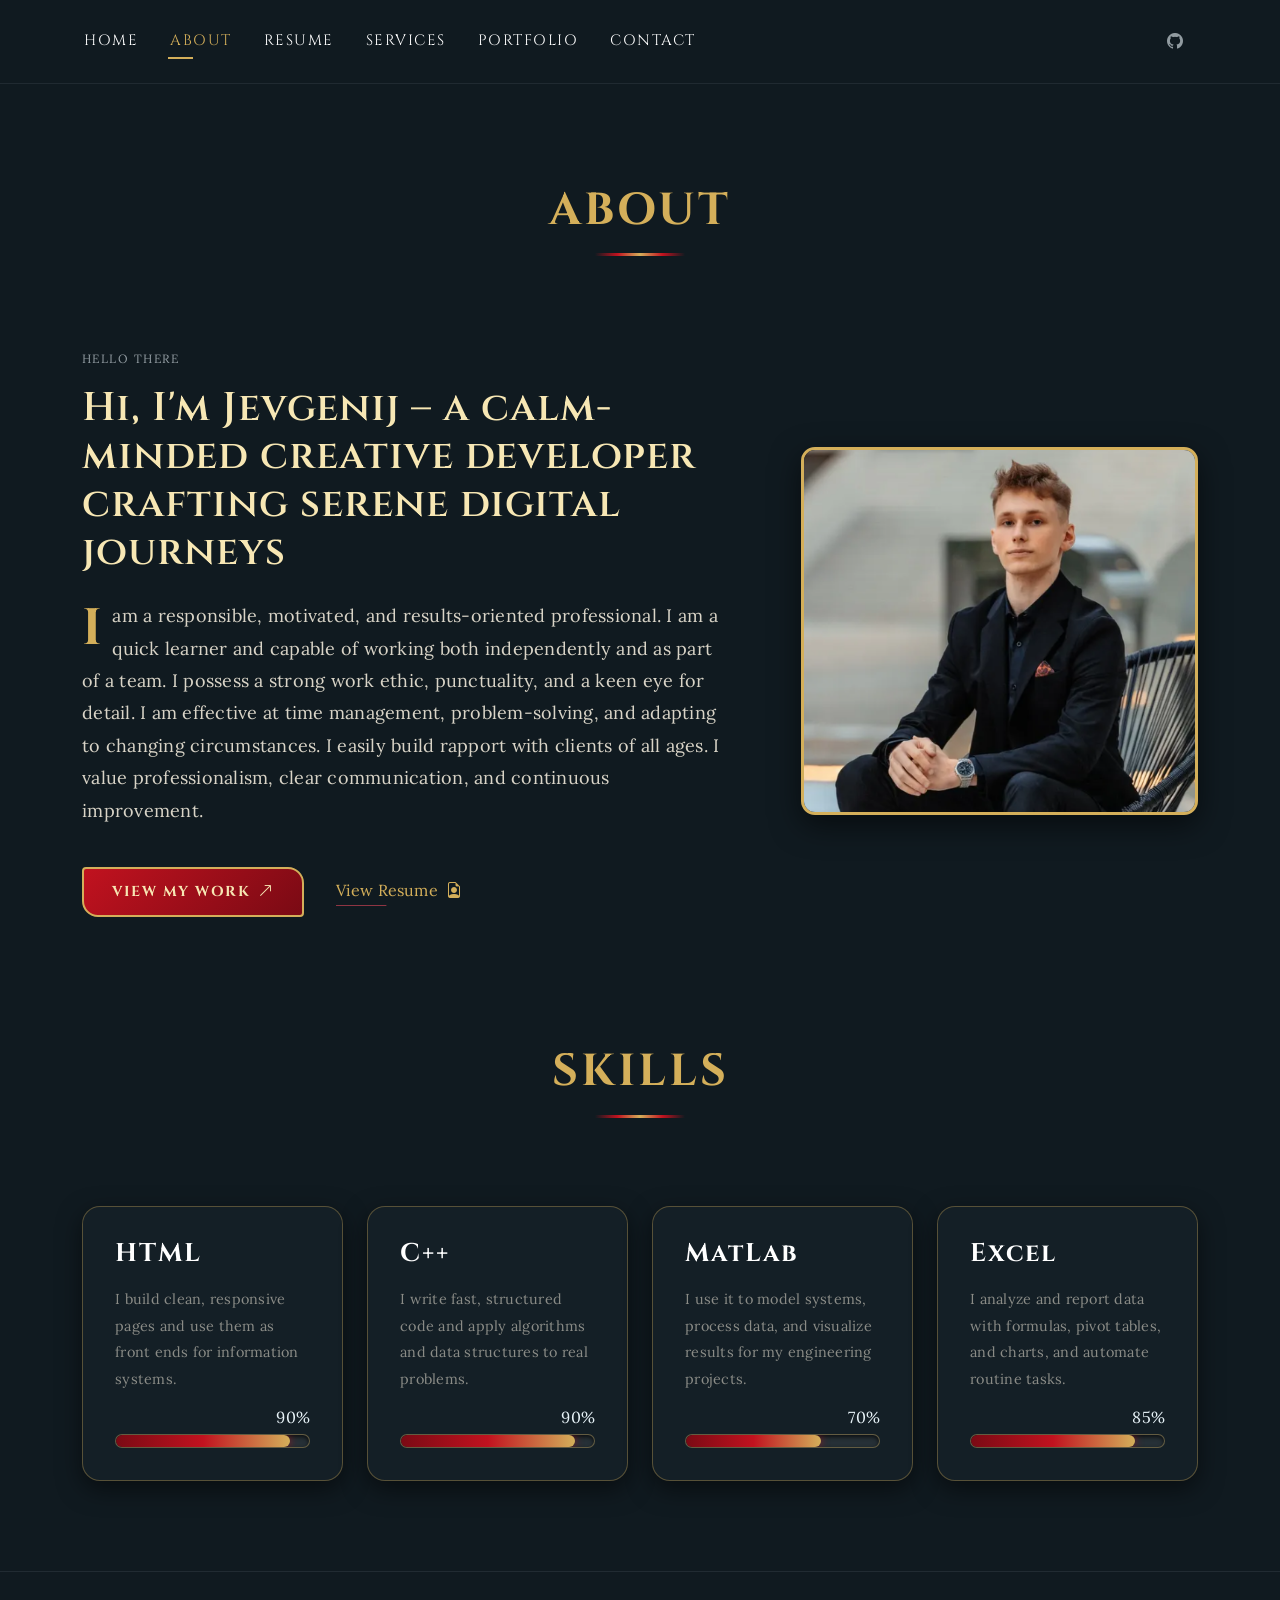
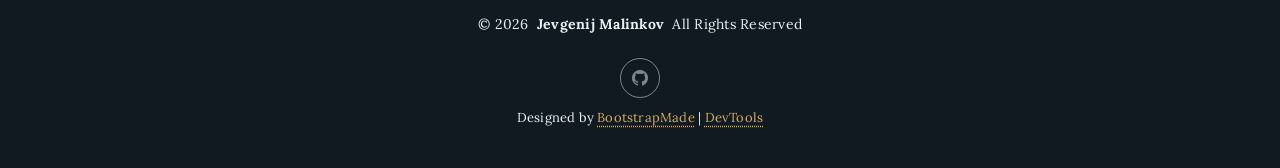
==== commit d5334dda: "." ====
--- a/about.html
+++ b/about.html
@@ -96,7 +96,7 @@
 
           <div class="col-lg-5" data-aos="zoom-in" data-aos-delay="250">
             <figure class="profile-figure text-center text-lg-end">
-              <img src="assets/img/profile/jevgenij-portrait.png" alt="Portrait of Jevgenij Malinkov" class="img-fluid profile-photo">
+              <img src="assets/img/profile/Screenshot 2026-11-09 143751.png" alt="Portrait of Jevgenij Malinkov" class="img-fluid profile-photo">
             </figure>
           </div>
         </div>
